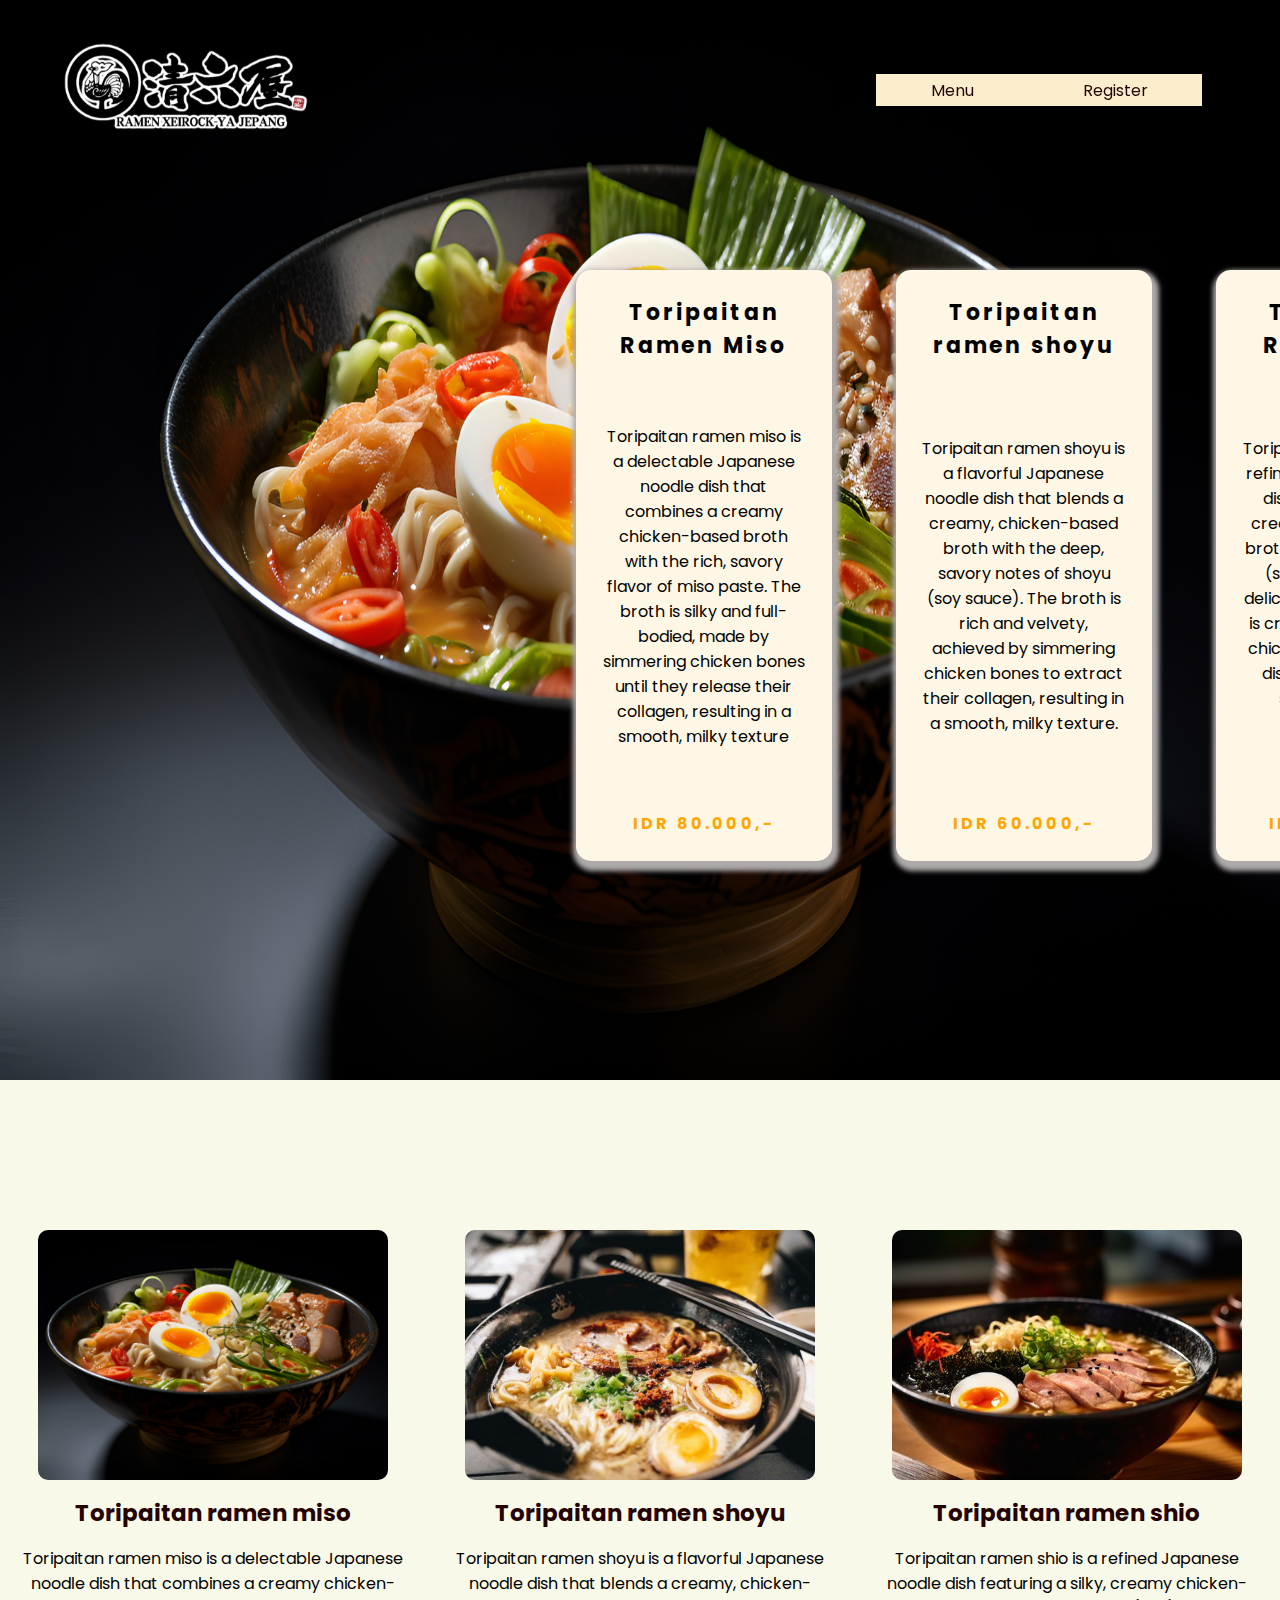
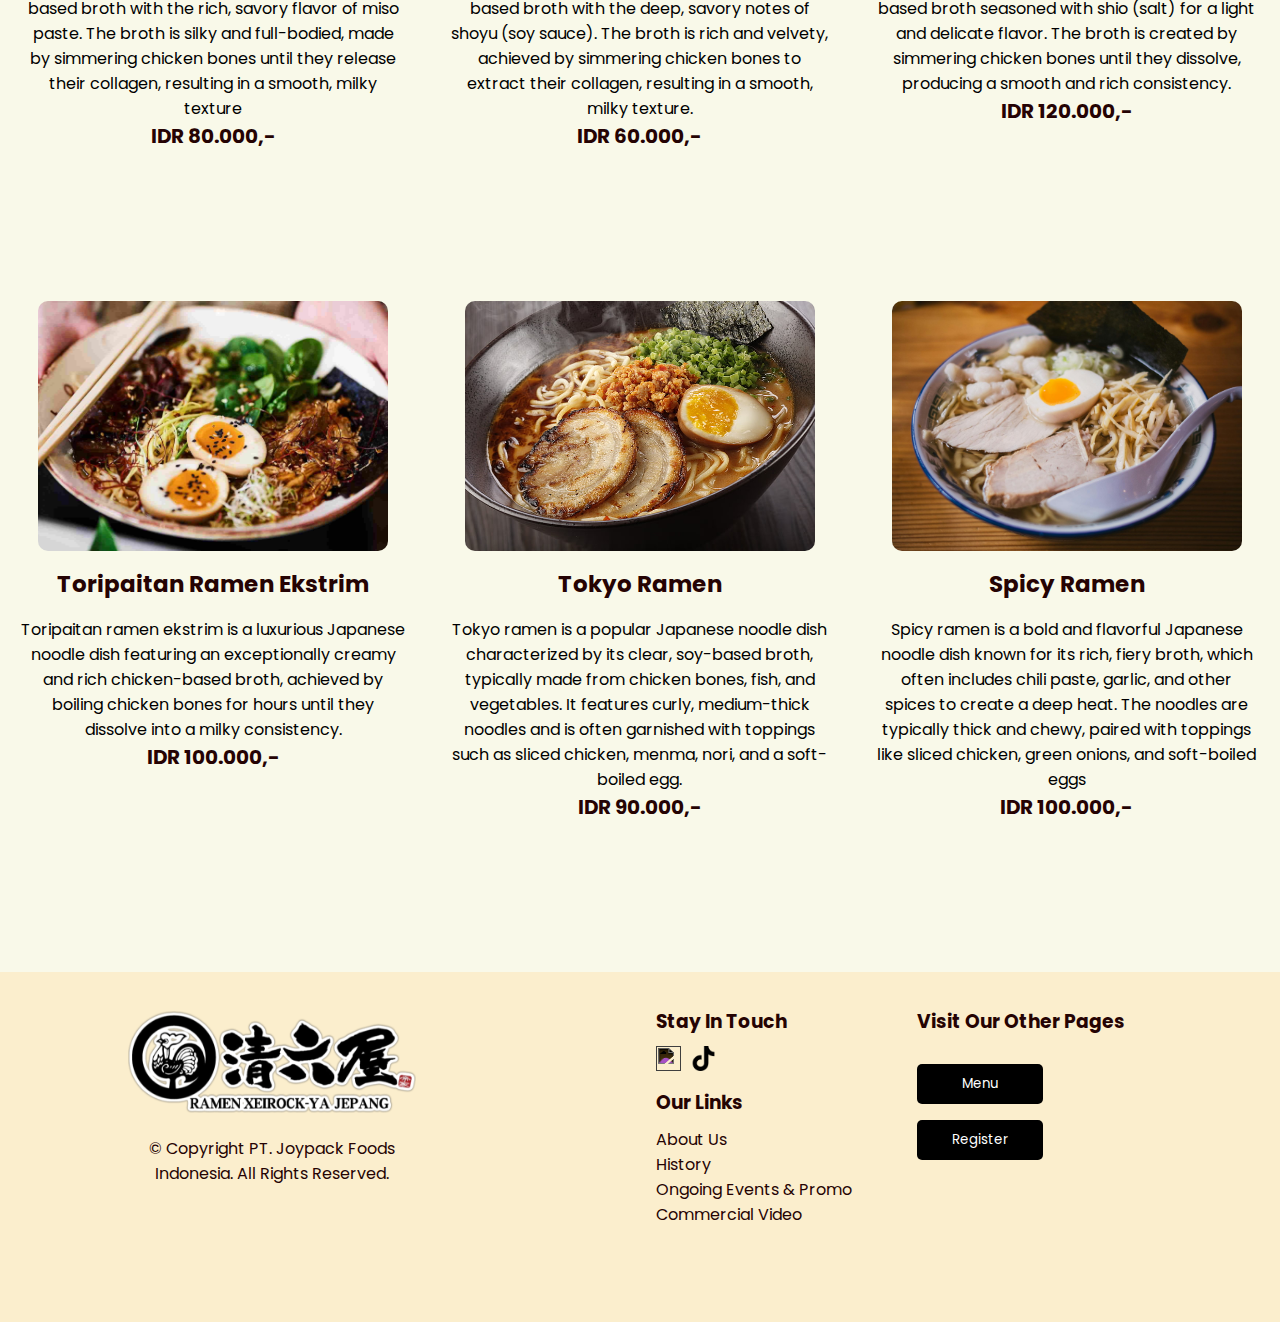
==== menu.html @ 64948e76 "revisi" ====
<!DOCTYPE html>
<html lang="en">
<head>
    <meta charset="UTF-8">
    <meta name="viewport" content="width=device-width, initial-scale=1.0">
    <title>XeirocK-ya Ramen</title>
    <link rel="shortcut icon" href="./asset/logo.jpeg" type="image/x-icon">
    <link rel="preconnect" href="https://fonts.googleapis.com">
    <link rel="preconnect" href="https://fonts.gstatic.com" crossorigin>
    <link href="https://fonts.googleapis.com/css2?family=Poppins:ital,wght@0,100;0,200;0,300;0,400;0,500;0,600;0,700;0,800;0,900;1,100;1,200;1,300;1,400;1,500;1,600;1,700;1,800;1,900&display=swap" rel="stylesheet">
    <script src="carousel.js" defer></script>
    <link rel="stylesheet" href="style.css">
    <link rel="stylesheet" href="footer.css">
</head>
<body style="margin: 0; padding: 0; font-family: 'Poppins'; overflow-x: hidden; background-color: rgb(249, 249, 233);">
   <!-- Header -->
   <div class = "header-nav">
       <header>
           <a href="./index.html">
               <img src="./asset/logo.png" alt="" style="width: 50%; height: auto;">
           </a>
       </header>
       <nav>
        <div class="nav-container">
            <ul style="display: flex; list-style-type: none;" class="red-color">
                <li>
                    <a href="./menu.html" style="color: #250303" class="nav">Menu</a>
                </li>
                <li>
                    <a href="./register.html" style="color: #250303" class="nav">Register</a>
                </li>
            </ul>
        </div>
       </nav>
   </div>

   <!-- Content -->

    <section style="display: flex; justify-content: space-around; width: 100%; height: 120vh;">
        <div style="position: relative; width: 100%; height: 100%;" id = "menu-container">
            <img id = "ramen" src="./asset/ramen_3.jpg" style="width:100%; height: 100%; position: absolute; z-index: 1; left: 0; top: 0; transition: all 0.5s ease;" alt="">
            <div id = "prev">
                <h4 id = "prev-header" class = "header">Toripaitan Ramen Miso</h4>
                <p id = "prev-desc" class = "desc">Toripaitan ramen miso is a delectable Japanese noodle dish that combines a creamy chicken-based broth with the rich, savory flavor of miso paste. The broth is silky and full-bodied, made by simmering chicken bones until they release their collagen, resulting in a smooth, milky texture</p>
                <h4 id = "prev-price" class = "price">IDR 80.000,-</h4>
            </div>
            <div id="curr">
                <h4 id = "curr-header" class = "header">Toripaitan ramen shoyu</h4>
                <p id = "curr-desc" class = "desc" >Toripaitan ramen shoyu is a flavorful Japanese noodle dish that blends a creamy, chicken-based broth with the deep, savory notes of shoyu (soy sauce). The broth is rich and velvety, achieved by simmering chicken bones to extract their collagen, resulting in a smooth, milky texture.</p>
                <h4 id = "curr-price" class = "price">IDR 60.000,-</h4>
            </div>
            <div id = 'next'>
                <h4 id = "next-header" class = "header">Toripaitan Ramen shio</h4>
                <p id = "next-desc" class = "desc" >Toripaitan ramen shio is a refined Japanese noodle dish featuring a silky, creamy chicken-based broth seasoned with shio (salt) for a light and delicate flavor. The broth is created by simmering chicken bones until they dissolve, producing a smooth and rich consistency.</p>
                <h4 id = "next-price" class = "price" >IDR 120.000,-</h4>
            </div>
        </div>
    </section>
    <section style="display: flex; justify-content: space-around; width: 100%; margin-top: 150px; margin-bottom: 150px;">
        <div  style="width: 30%; text-align: center; display: flex; flex-direction: column; align-items: center ;border-radius: 10px; overflow: hidden;">
            <div style="width: 350px; height: 250px; display: flex; justify-content: center; align-items: center; border-radius: 10px; overflow: hidden;">
                <img src="./asset/ramen_1.jpg" style="width: 100%; height: 100%; object-fit: cover;" alt="">
            </div>
            <h4 style="color: #250303; font-size: 23px;   text-align: center; margin: 1rem 0 1rem 0;">Toripaitan ramen miso</h4>
            <p style="margin: 0;">Toripaitan ramen miso is a delectable Japanese noodle dish that combines a creamy chicken-based broth with the rich, savory flavor of miso paste. The broth is silky and full-bodied, made by simmering chicken bones until they release their collagen, resulting in a smooth, milky texture</p>
            <h4 style="color:  #250303;font-size: 20px;   text-align: center;">IDR 80.000,-</h4>
        </div>
        <div  style="width: 30%; text-align: center; display: flex; flex-direction: column; align-items: center ;border-radius: 10px; overflow: hidden;">
            <div style="width: 350px; height: 250px; display: flex; justify-content: center; align-items: center; border-radius: 10px; overflow: hidden;">
                <img src="./asset/ramen_2.jpg" style="width: 100%; height: 100%; object-fit: cover;" alt="">
            </div>
            <h4 style="color: #250303; font-size: 23px;   text-align: center; margin: 1rem 0 1rem 0;">Toripaitan ramen shoyu</h4>
            <p style="margin: 0;">Toripaitan ramen shoyu is a flavorful Japanese noodle dish that blends a creamy, chicken-based broth with the deep, savory notes of shoyu (soy sauce). The broth is rich and velvety, achieved by simmering chicken bones to extract their collagen, resulting in a smooth, milky texture.</p>
            <h4 style="color:  #250303;font-size: 20px;   text-align: center;">IDR 60.000,-</h4>
        </div>
        <div  style="width: 30%; text-align: center; display: flex; flex-direction: column; align-items: center ;">
            <div style="width: 350px; height: 250px; display: flex; justify-content: center; align-items: center; border-radius: 10px; overflow: hidden;">
                <img src="./asset/ramen_3.jpg" style="width: 100%; height: 100%; object-fit: cover;" alt="">
            </div>
            <h4 style="color: #250303; font-size: 23px;   text-align: center; margin: 1rem 0 1rem 0;">Toripaitan ramen shio</h4>
            <p style="margin: 0;">Toripaitan ramen shio is a refined Japanese noodle dish featuring a silky, creamy chicken-based broth seasoned with shio (salt) for a light and delicate flavor. The broth is created by simmering chicken bones until they dissolve, producing a smooth and rich consistency.</p>
            <h4 style="color:  #250303;font-size: 20px;   text-align: center;">IDR 120.000,-</h4>
        </div>
    </section>
    <section style="display: flex; justify-content: space-around; width: 100%; margin-top: 30px; margin-bottom: 150px;">


        <div  style="width: 30%; text-align: center; display: flex; flex-direction: column; align-items: center ; ">
            <div style="width: 350px; height: 250px; display: flex; justify-content: center; align-items: center; border-radius: 10px; overflow: hidden;">
                <img src="./asset/ramen_4.jpg" style="width: 100%; height: 100%; object-fit: cover;" alt="">
            </div>
            <h4 style="color: #250303; font-size: 23px;   text-align: center; margin: 1rem 0 1rem 0;">Toripaitan Ramen Ekstrim</h4>
            <p style="margin: 0;">Toripaitan ramen ekstrim is a luxurious Japanese noodle dish featuring an exceptionally creamy and rich chicken-based broth, achieved by boiling chicken bones for hours until they dissolve into a milky consistency.</p>
            <h4 style="color:  #250303; font-size: 20px;   text-align: center;">IDR 100.000,-</h4>
        </div>
        <div  style="width: 30%; text-align: center; display: flex; flex-direction: column; align-items: center ;">
            <div style="width: 350px; height: 250px; display: flex; justify-content: center; align-items: center;border-radius: 10px; overflow: hidden;">
                <img src="./asset/ramen_5.jpg" style="width: 100%; height: 100%; object-fit: cover;" alt="">
            </div>
            <h4 style="color: #250303; font-size: 23px;   text-align: center; margin: 1rem 0 1rem 0;">Tokyo Ramen</h4>
            <p style="margin: 0;">Tokyo ramen is a popular Japanese noodle dish characterized by its clear, soy-based broth, typically made from chicken bones, fish, and vegetables. It features curly, medium-thick noodles and is often garnished with toppings such as sliced chicken, menma, nori, and a soft-boiled egg.</p>
            <h4 style="color:  #250303;font-size: 20px ;  text-align: center;">IDR 90.000,-</h4>
        </div>
        <div style="width: 30%; text-align: center; display: flex; flex-direction: column; align-items: center ;">
            <div style="width: 350px; height: 250px; display: flex; justify-content: center; align-items: center;border-radius: 10px; overflow: hidden;">
                <img src="./asset/ramen_6.jpg" style="width: 100%; height: 100%; object-fit: cover;" alt="">
            </div>
            <h4 style="color: #250303;font-size: 23px; text-align: center; margin: 1rem 0 1rem 0;">Spicy Ramen</h4>
            <p style="margin: 0;">Spicy ramen is a bold and flavorful Japanese noodle dish known for its rich, fiery broth, which often includes chili paste, garlic, and other spices to create a deep heat. The noodles are typically thick and chewy, paired with toppings like sliced chicken, green onions, and soft-boiled eggs</p>
            <h4 style="color:  #250303;font-size: 20px;   text-align: center;">IDR 100.000,-</h4>
        </div>
    </section>
    <!-- Footer -->

    <footer style="display: flex; align-items: center; justify-content: space-around; text-align: center; width: 100%; background-color: #fbeecd; color: #250303; height: 350px;">

        <div class = "footer-section img-footer">
            <div>
                <img src="asset/logo.png" alt = "logo">
            </div>
            <p>
                © Copyright PT. Joypack Foods Indonesia. All Rights Reserved.
            </p>
        </div>
        <div style="display: flex; justify-content: start; width: 40%; align-items: start; height: 80%">

            <div class = "footer-section links-footer">
                <div class = "social-footer">
                    <h3>Stay In Touch</h3>
                    <div class="social-media">
                        <a href="https://instagram.com">
                            <img src="./asset/Instagram.png" width="25px" height="25px" alt="" style="filter: invert(100%);">
                        </a>
                        <a href="https://tiktok.com">
                            <img src="./asset/tiktok.png" width="25px" height="25px" alt="" style="filter: invert(100%);">
                        </a>
                    </div>
                    <div class="nav-footer">
                        <h3>Our Links</h3>
                        <div class="links">
                            <ul style="list-style-type: none; gap: 5px" class="red-color">
                                <li>
                                    <a href="#about-us" style="color: #250303" class="nav">About Us</a>
                                </li>
                                <li>
                                    <a href="#history" style="color: #250303" class="nav">History</a>
                                </li>
                                <li>
                                    <a href="#event" style="color: #250303" class="nav">Ongoing Events & Promo</a>
                                </li>
                                <li>
                                    <a href="#commercial-text" style="color: #250303" class="nav">Commercial Video</a>
                                </li>
                            </ul>
                        </div>
                    </div>
                </div>
            </div>
            <div class="pages-footer">
                <h3 style="padding-left: 5px;">Visit Our Other Pages</h3>
                <div style="display: flex; flex-direction: column; justify-content: space-around; height: 50%; padding-left: 5px;">
                    <button class = "nav-button" style="margin: 0; border-radius: 5px" onclick="window.location.href = './menu.html'">Menu</button>
                    <button class = "nav-button" style="margin: 0; border-radius: 5px" onclick="window.location.href = './register.html'">Register</button>
                </div>
            </div>
        </div>
    </footer>
</body>
</html>
---- style.css ----
.header-nav{
    height: 20vh;
    width: 100vw;
    background: none;
    position: fixed;
    display: flex;
    align-items: center;
    box-sizing: border-box;
    justify-content: space-between;
    padding-left: 5%;
    padding-right: 5%;
    z-index: 99;
}
nav{
    width: 80%;
    height: 100%;
    padding-right: 1%;
    align-items: center;
    display: flex;
    justify-content: end;
}

.nav-container{ 
    width: 50%;
    background-color: #fbeecd;
    border: 2px solid black;
    box-shadow: black 7px 7px;
}


nav ul{ 
    display: flex;
    box-sizing: border-box;
    justify-content: space-around;
    padding: 1% 0 1% 0;
}

#prev{
    width: 16%; height: 50%; text-align: center; background-color: #fef7e6; box-shadow: 2px 5px 5px 5px rgb(175, 170, 170); border-radius: 15px; z-index: 10; position: absolute;left: 45%; top: 25%; padding: 2%; transition: all 0.5s ease;
    display: flex;
    flex-direction: column;
    justify-content: space-between;
}

#curr{
    width: 16%; height: 50%; text-align: center; background-color: #fef7e6; box-shadow: 2px 5px 5px 5px rgb(175, 170, 170); border-radius: 15px; z-index: 10; position: absolute;left: 70%; top: 25%; padding: 2%; transition: all 0.5s ease;
    display: flex;
    flex-direction: column;
    justify-content: space-between;
}

#next{
    width: 16%; height: 50%; text-align: center; background-color: #fef7e6; box-shadow: 2px 5px 5px 5px rgb(175, 170, 170); border-radius: 15px; z-index: 10; position: absolute;left: 95%; top: 25%; padding: 2%; transition: all 0.5s ease;
    display: flex;
    flex-direction: column;
    justify-content: space-between;
}

#newCard{
    width: 16%; height: 50%; text-align: center; background-color: #fef7e6; box-shadow: 2px 5px 5px 5px rgb(175, 170, 170); border-radius: 15px; z-index: 10; position: absolute;left: 120%; top: 25%; padding: 2%; transition: all 0.5s ease;
    display: flex;
    flex-direction: column;
    justify-content: space-between;
}

.header{
    color: black; font-size: 22px; letter-spacing: .2rem;  text-align: center;
}
.desc{
    font-size: 16px;
}
.price{
    color:  rgb(255, 166, 0); font-size: 16px; letter-spacing: .2rem;  text-align: center;
}


.nav {
    text-decoration: none;
}

.nav:hover {
    text-decoration: underline;
}
---- footer.css ----
*{
    margin: 0;
    padding: 0;
    font-family: 'Poppins';
    text-decoration: none;
    overflow-x: hidden;
    scroll-behavior: smooth;
}

.img-footer{
    align-items: start;
    width: 25%;
    height: 80%;
    box-sizing: border-box;
}

.social-footer{
    display: flex;
    flex-direction: column;
    text-align: start;
}

.links-footer{
    flex-direction: column;
    justify-content: space-between;
    display: flex;
    width: 50%;
    height: 80%;
}

.nav-footer{
    display: flex;
    flex-direction: column;
}

.links-footer div{
    row-gap: 10px;
}

.img-footer{
    display: flex;
    justify-content: start;
    flex-direction: column;
    row-gap: 20px;
    align-items: center;
}

.img-footer div img{
    width: 100%;
    height: 100%;
    object-fit: contain;
}

.img-footer div{
    width: 90%;
    overflow: hidden;
}

.social-media{
    display: flex;
    justify-content: start;
    column-gap: 10px;
    align-items: center;
}

.pages-footer{
    /*border: 1px solid red;*/
    row-gap: 20px;
    flex-direction: column;
    display: flex;
    text-align: start;
    width: 50%;
    height: 80%;
}


#learn-more-button, .nav-button{
    width: 50%;
    border: none;
    background-color: black;
    color: white;
    padding: 10px;
    margin-bottom: 50px;
    transition: all 0.5s ease;
    box-sizing: border-box;
}

button:hover{
    box-shadow: 0px 0px 7px black;
    background-color: white;
    color: black;
}

#learn-more-button:hover{
    box-shadow: 0px 0px 7px black;
    background-color: white;
    color: black;
}
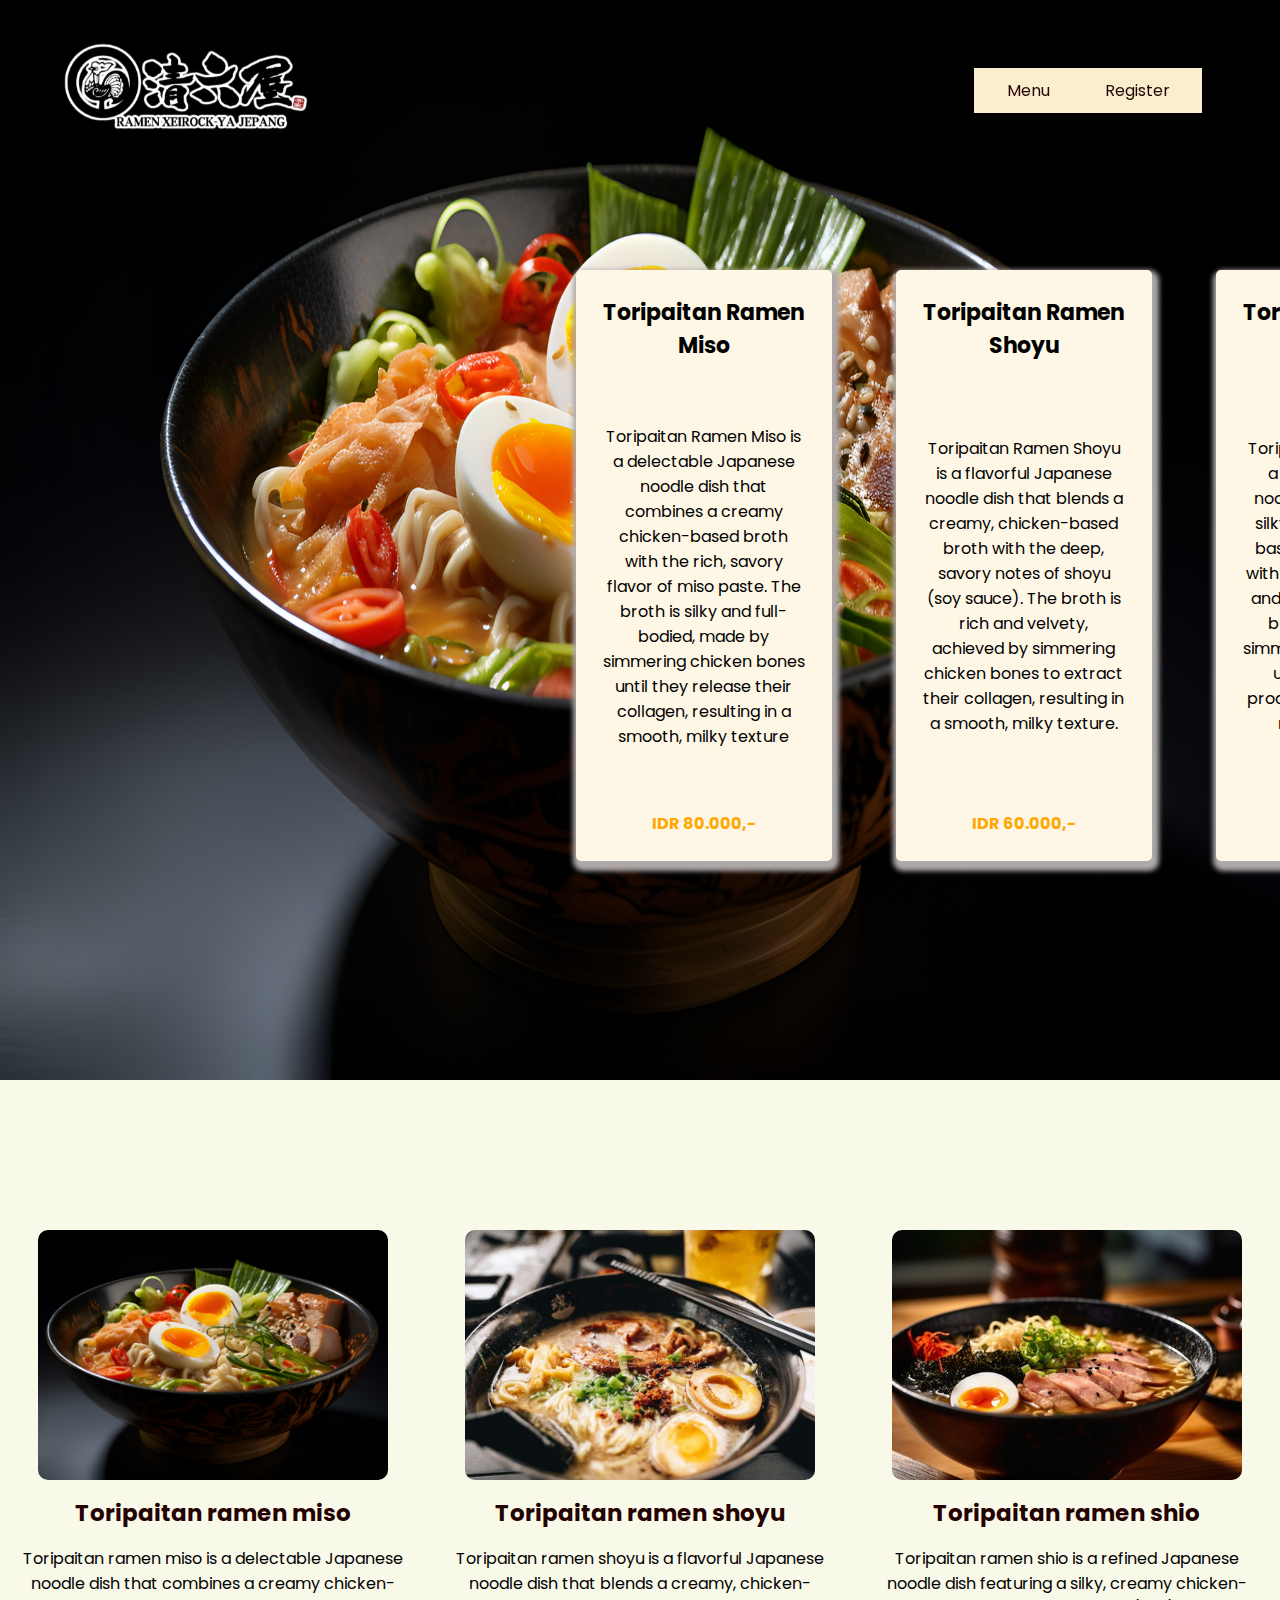
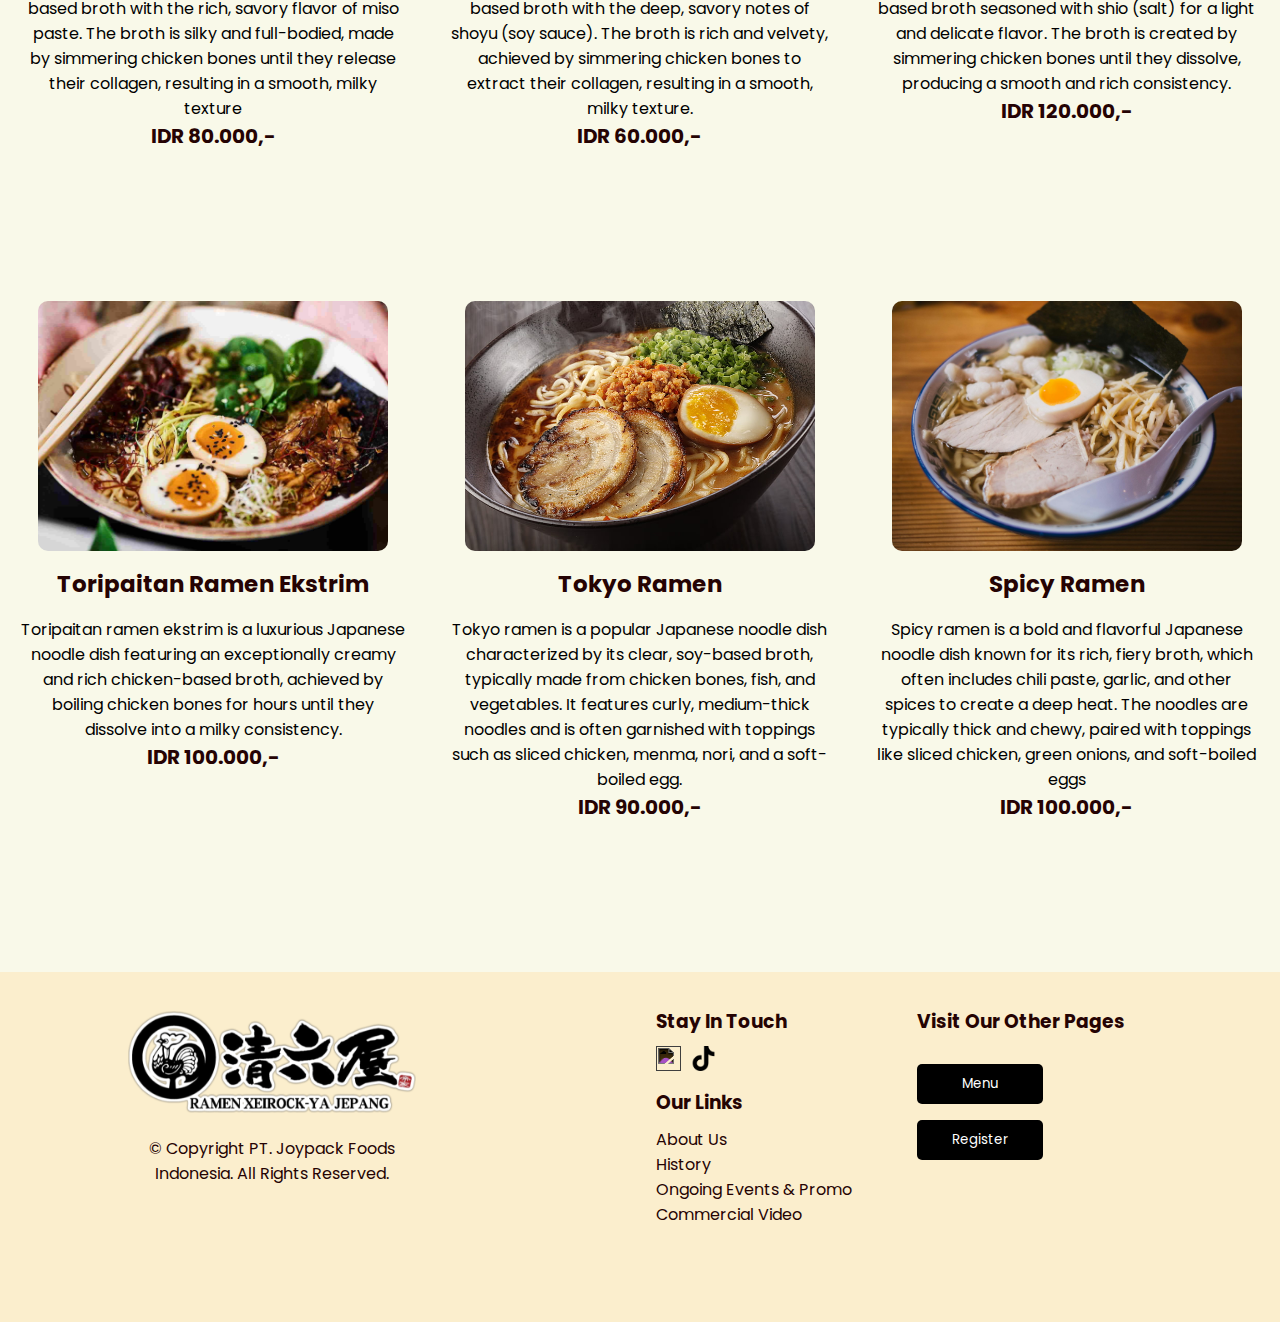
==== commit b541ed8e: "revisi menu" ====
--- a/menu.html
+++ b/menu.html
@@ -41,17 +41,17 @@
             <img id = "ramen" src="./asset/ramen_3.jpg" style="width:100%; height: 100%; position: absolute; z-index: 1; left: 0; top: 0; transition: all 0.5s ease;" alt="">
             <div id = "prev">
                 <h4 id = "prev-header" class = "header">Toripaitan Ramen Miso</h4>
-                <p id = "prev-desc" class = "desc">Toripaitan ramen miso is a delectable Japanese noodle dish that combines a creamy chicken-based broth with the rich, savory flavor of miso paste. The broth is silky and full-bodied, made by simmering chicken bones until they release their collagen, resulting in a smooth, milky texture</p>
+                <p id = "prev-desc" class = "desc">Toripaitan Ramen Miso is a delectable Japanese noodle dish that combines a creamy chicken-based broth with the rich, savory flavor of miso paste. The broth is silky and full-bodied, made by simmering chicken bones until they release their collagen, resulting in a smooth, milky texture</p>
                 <h4 id = "prev-price" class = "price">IDR 80.000,-</h4>
             </div>
             <div id="curr">
-                <h4 id = "curr-header" class = "header">Toripaitan ramen shoyu</h4>
-                <p id = "curr-desc" class = "desc" >Toripaitan ramen shoyu is a flavorful Japanese noodle dish that blends a creamy, chicken-based broth with the deep, savory notes of shoyu (soy sauce). The broth is rich and velvety, achieved by simmering chicken bones to extract their collagen, resulting in a smooth, milky texture.</p>
+                <h4 id = "curr-header" class = "header">Toripaitan Ramen Shoyu</h4>
+                <p id = "curr-desc" class = "desc" >Toripaitan Ramen Shoyu is a flavorful Japanese noodle dish that blends a creamy, chicken-based broth with the deep, savory notes of shoyu (soy sauce). The broth is rich and velvety, achieved by simmering chicken bones to extract their collagen, resulting in a smooth, milky texture.</p>
                 <h4 id = "curr-price" class = "price">IDR 60.000,-</h4>
             </div>
             <div id = 'next'>
-                <h4 id = "next-header" class = "header">Toripaitan Ramen shio</h4>
-                <p id = "next-desc" class = "desc" >Toripaitan ramen shio is a refined Japanese noodle dish featuring a silky, creamy chicken-based broth seasoned with shio (salt) for a light and delicate flavor. The broth is created by simmering chicken bones until they dissolve, producing a smooth and rich consistency.</p>
+                <h4 id = "next-header" class = "header">Toripaitan Ramen Shio</h4>
+                <p id = "next-desc" class = "desc" >Toripaitan Ramen Shio is a refined Japanese noodle dish featuring a silky, creamy chicken-based broth seasoned with shio (salt) for a light and delicate flavor. The broth is created by simmering chicken bones until they dissolve, producing a smooth and rich consistency.</p>
                 <h4 id = "next-price" class = "price" >IDR 120.000,-</h4>
             </div>
         </div>
--- a/style.css
+++ b/style.css
@@ -23,36 +23,40 @@
 }
 
 .nav-container{ 
-    width: 50%;
+    width: 35%;
+    height: 25%;
     background-color: #fbeecd;
     border: 2px solid black;
     box-shadow: black 7px 7px;
 }
 
 
-nav ul{ 
+nav ul{
+    box-sizing: border-box;
     display: flex;
-    box-sizing: border-box;
+    height: 100%;
+    align-items: center;
     justify-content: space-around;
-    padding: 1% 0 1% 0;
+    padding: 0 2% 0 2%;
+    /* align-items: center; */
 }
 
 #prev{
-    width: 16%; height: 50%; text-align: center; background-color: #fef7e6; box-shadow: 2px 5px 5px 5px rgb(175, 170, 170); border-radius: 15px; z-index: 10; position: absolute;left: 45%; top: 25%; padding: 2%; transition: all 0.5s ease;
+    width: 16%; height: 50%; text-align: center; background-color: #fef7e6; box-shadow: 2px 5px 5px 5px rgb(175, 170, 170); border-radius: 5px; z-index: 10; position: absolute;left: 45%; top: 25%; padding: 2%; transition: all 0.5s ease;
     display: flex;
     flex-direction: column;
     justify-content: space-between;
 }
 
 #curr{
-    width: 16%; height: 50%; text-align: center; background-color: #fef7e6; box-shadow: 2px 5px 5px 5px rgb(175, 170, 170); border-radius: 15px; z-index: 10; position: absolute;left: 70%; top: 25%; padding: 2%; transition: all 0.5s ease;
+    width: 16%; height: 50%; text-align: center; background-color: #fef7e6; box-shadow: 2px 5px 5px 5px rgb(175, 170, 170); border-radius: 5px; z-index: 10; position: absolute;left: 70%; top: 25%; padding: 2%; transition: all 0.5s ease;
     display: flex;
     flex-direction: column;
     justify-content: space-between;
 }
 
 #next{
-    width: 16%; height: 50%; text-align: center; background-color: #fef7e6; box-shadow: 2px 5px 5px 5px rgb(175, 170, 170); border-radius: 15px; z-index: 10; position: absolute;left: 95%; top: 25%; padding: 2%; transition: all 0.5s ease;
+    width: 16%; height: 50%; text-align: center; background-color: #fef7e6; box-shadow: 2px 5px 5px 5px rgb(175, 170, 170); border-radius: 5px; z-index: 10; position: absolute;left: 95%; top: 25%; padding: 2%; transition: all 0.5s ease;
     display: flex;
     flex-direction: column;
     justify-content: space-between;
@@ -66,20 +70,12 @@
 }
 
 .header{
-    color: black; font-size: 22px; letter-spacing: .2rem;  text-align: center;
+    color: black; font-size: 22px; text-align: center;
 }
 .desc{
     font-size: 16px;
 }
 .price{
-    color:  rgb(255, 166, 0); font-size: 16px; letter-spacing: .2rem;  text-align: center;
+    color:  rgb(255, 166, 0); font-size: 16px; text-align: center;
 }
 
-
-.nav {
-    text-decoration: none;
-}
-
-.nav:hover {
-    text-decoration: underline;
-}--- a/footer.css
+++ b/footer.css
@@ -5,6 +5,10 @@
     text-decoration: none;
     overflow-x: hidden;
     scroll-behavior: smooth;
+}
+
+li:hover{
+    text-decoration: underline;
 }
 
 .img-footer{
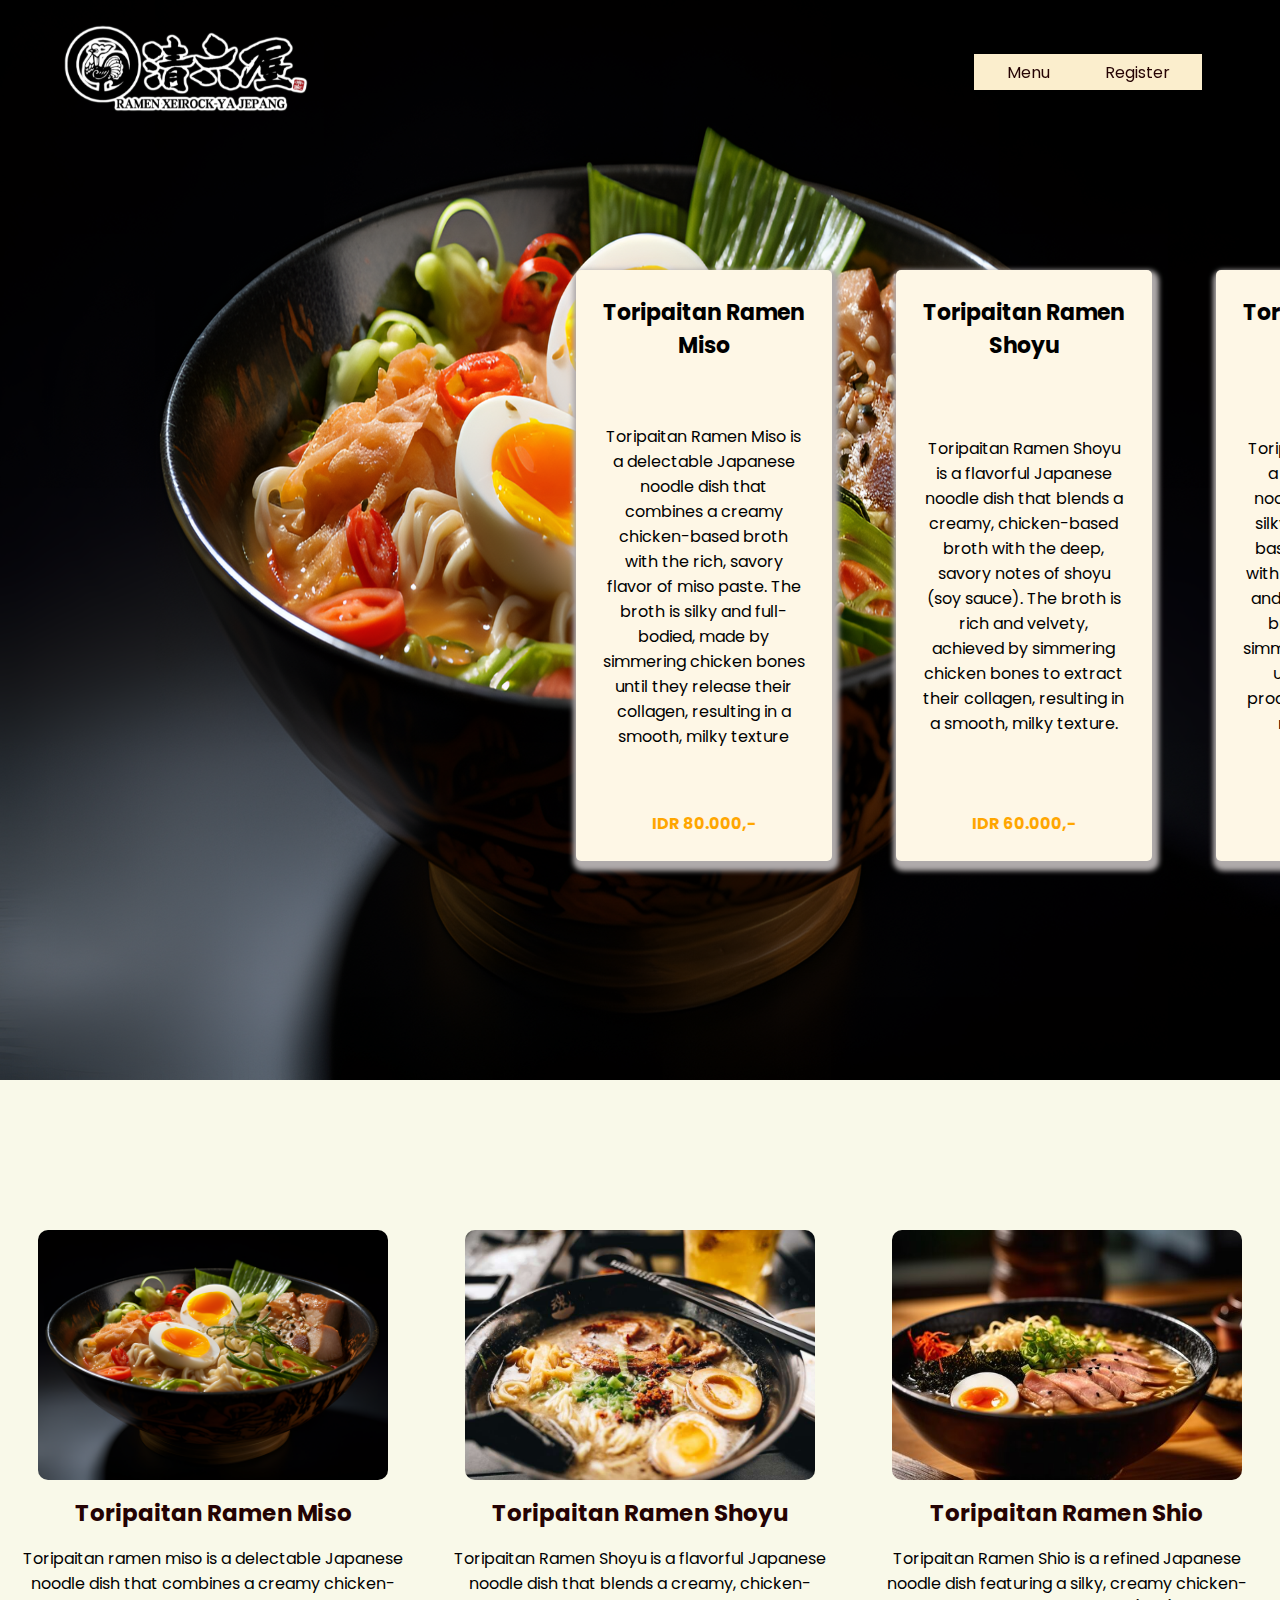
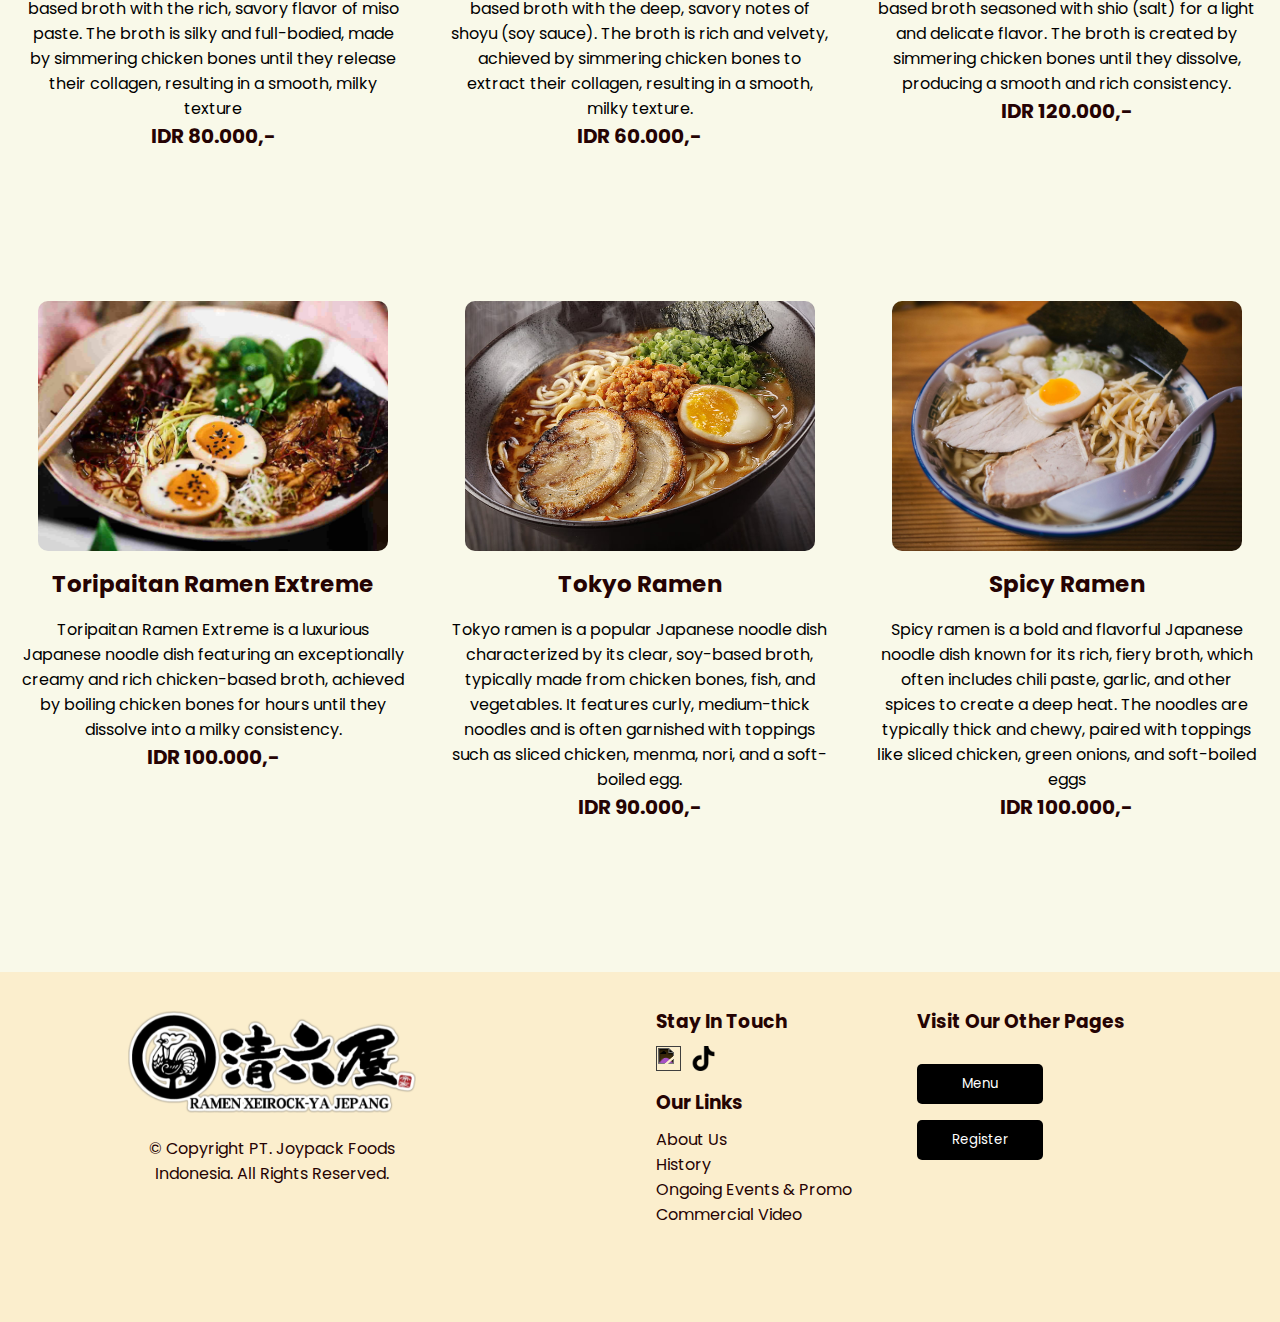
==== commit 044e0b78: "revisi home page + navbar" ====
--- a/menu.html
+++ b/menu.html
@@ -14,7 +14,7 @@
 </head>
 <body style="margin: 0; padding: 0; font-family: 'Poppins'; overflow-x: hidden; background-color: rgb(249, 249, 233);">
    <!-- Header -->
-   <div class = "header-nav">
+   <div class = "header-nav" id = "navbar">
        <header>
            <a href="./index.html">
                <img src="./asset/logo.png" alt="" style="width: 50%; height: auto;">
@@ -61,7 +61,7 @@
             <div style="width: 350px; height: 250px; display: flex; justify-content: center; align-items: center; border-radius: 10px; overflow: hidden;">
                 <img src="./asset/ramen_1.jpg" style="width: 100%; height: 100%; object-fit: cover;" alt="">
             </div>
-            <h4 style="color: #250303; font-size: 23px;   text-align: center; margin: 1rem 0 1rem 0;">Toripaitan ramen miso</h4>
+            <h4 style="color: #250303; font-size: 23px;   text-align: center; margin: 1rem 0 1rem 0;">Toripaitan Ramen Miso</h4>
             <p style="margin: 0;">Toripaitan ramen miso is a delectable Japanese noodle dish that combines a creamy chicken-based broth with the rich, savory flavor of miso paste. The broth is silky and full-bodied, made by simmering chicken bones until they release their collagen, resulting in a smooth, milky texture</p>
             <h4 style="color:  #250303;font-size: 20px;   text-align: center;">IDR 80.000,-</h4>
         </div>
@@ -69,16 +69,16 @@
             <div style="width: 350px; height: 250px; display: flex; justify-content: center; align-items: center; border-radius: 10px; overflow: hidden;">
                 <img src="./asset/ramen_2.jpg" style="width: 100%; height: 100%; object-fit: cover;" alt="">
             </div>
-            <h4 style="color: #250303; font-size: 23px;   text-align: center; margin: 1rem 0 1rem 0;">Toripaitan ramen shoyu</h4>
-            <p style="margin: 0;">Toripaitan ramen shoyu is a flavorful Japanese noodle dish that blends a creamy, chicken-based broth with the deep, savory notes of shoyu (soy sauce). The broth is rich and velvety, achieved by simmering chicken bones to extract their collagen, resulting in a smooth, milky texture.</p>
+            <h4 style="color: #250303; font-size: 23px;   text-align: center; margin: 1rem 0 1rem 0;">Toripaitan Ramen Shoyu</h4>
+            <p style="margin: 0;">Toripaitan Ramen Shoyu is a flavorful Japanese noodle dish that blends a creamy, chicken-based broth with the deep, savory notes of shoyu (soy sauce). The broth is rich and velvety, achieved by simmering chicken bones to extract their collagen, resulting in a smooth, milky texture.</p>
             <h4 style="color:  #250303;font-size: 20px;   text-align: center;">IDR 60.000,-</h4>
         </div>
         <div  style="width: 30%; text-align: center; display: flex; flex-direction: column; align-items: center ;">
             <div style="width: 350px; height: 250px; display: flex; justify-content: center; align-items: center; border-radius: 10px; overflow: hidden;">
                 <img src="./asset/ramen_3.jpg" style="width: 100%; height: 100%; object-fit: cover;" alt="">
             </div>
-            <h4 style="color: #250303; font-size: 23px;   text-align: center; margin: 1rem 0 1rem 0;">Toripaitan ramen shio</h4>
-            <p style="margin: 0;">Toripaitan ramen shio is a refined Japanese noodle dish featuring a silky, creamy chicken-based broth seasoned with shio (salt) for a light and delicate flavor. The broth is created by simmering chicken bones until they dissolve, producing a smooth and rich consistency.</p>
+            <h4 style="color: #250303; font-size: 23px;   text-align: center; margin: 1rem 0 1rem 0;">Toripaitan Ramen Shio</h4>
+            <p style="margin: 0;">Toripaitan Ramen Shio is a refined Japanese noodle dish featuring a silky, creamy chicken-based broth seasoned with shio (salt) for a light and delicate flavor. The broth is created by simmering chicken bones until they dissolve, producing a smooth and rich consistency.</p>
             <h4 style="color:  #250303;font-size: 20px;   text-align: center;">IDR 120.000,-</h4>
         </div>
     </section>
@@ -89,8 +89,8 @@
             <div style="width: 350px; height: 250px; display: flex; justify-content: center; align-items: center; border-radius: 10px; overflow: hidden;">
                 <img src="./asset/ramen_4.jpg" style="width: 100%; height: 100%; object-fit: cover;" alt="">
             </div>
-            <h4 style="color: #250303; font-size: 23px;   text-align: center; margin: 1rem 0 1rem 0;">Toripaitan Ramen Ekstrim</h4>
-            <p style="margin: 0;">Toripaitan ramen ekstrim is a luxurious Japanese noodle dish featuring an exceptionally creamy and rich chicken-based broth, achieved by boiling chicken bones for hours until they dissolve into a milky consistency.</p>
+            <h4 style="color: #250303; font-size: 23px;   text-align: center; margin: 1rem 0 1rem 0;">Toripaitan Ramen Extreme</h4>
+            <p style="margin: 0;">Toripaitan Ramen Extreme is a luxurious Japanese noodle dish featuring an exceptionally creamy and rich chicken-based broth, achieved by boiling chicken bones for hours until they dissolve into a milky consistency.</p>
             <h4 style="color:  #250303; font-size: 20px;   text-align: center;">IDR 100.000,-</h4>
         </div>
         <div  style="width: 30%; text-align: center; display: flex; flex-direction: column; align-items: center ;">
@@ -165,5 +165,6 @@
             </div>
         </div>
     </footer>
+    <script src="navbar.js" defer></script>
 </body>
 </html>
--- a/style.css
+++ b/style.css
@@ -1,7 +1,7 @@
 
 
 .header-nav{
-    height: 20vh;
+    height: 16vh;
     width: 100vw;
     background: none;
     position: fixed;
@@ -27,7 +27,7 @@
     height: 25%;
     background-color: #fbeecd;
     border: 2px solid black;
-    box-shadow: black 7px 7px;
+    box-shadow: black 3px 3px;
 }
 
 
@@ -46,6 +46,7 @@
     display: flex;
     flex-direction: column;
     justify-content: space-between;
+    cursor: pointer;
 }
 
 #curr{
@@ -53,6 +54,7 @@
     display: flex;
     flex-direction: column;
     justify-content: space-between;
+    cursor: pointer;
 }
 
 #next{
--- a/footer.css
+++ b/footer.css
@@ -5,6 +5,10 @@
     text-decoration: none;
     overflow-x: hidden;
     scroll-behavior: smooth;
+}
+
+#navbar{
+    transition: 0.8s all ease;
 }
 
 li:hover{
@@ -93,6 +97,7 @@
     box-shadow: 0px 0px 7px black;
     background-color: white;
     color: black;
+    cursor: pointer;
 }
 
 #learn-more-button:hover{
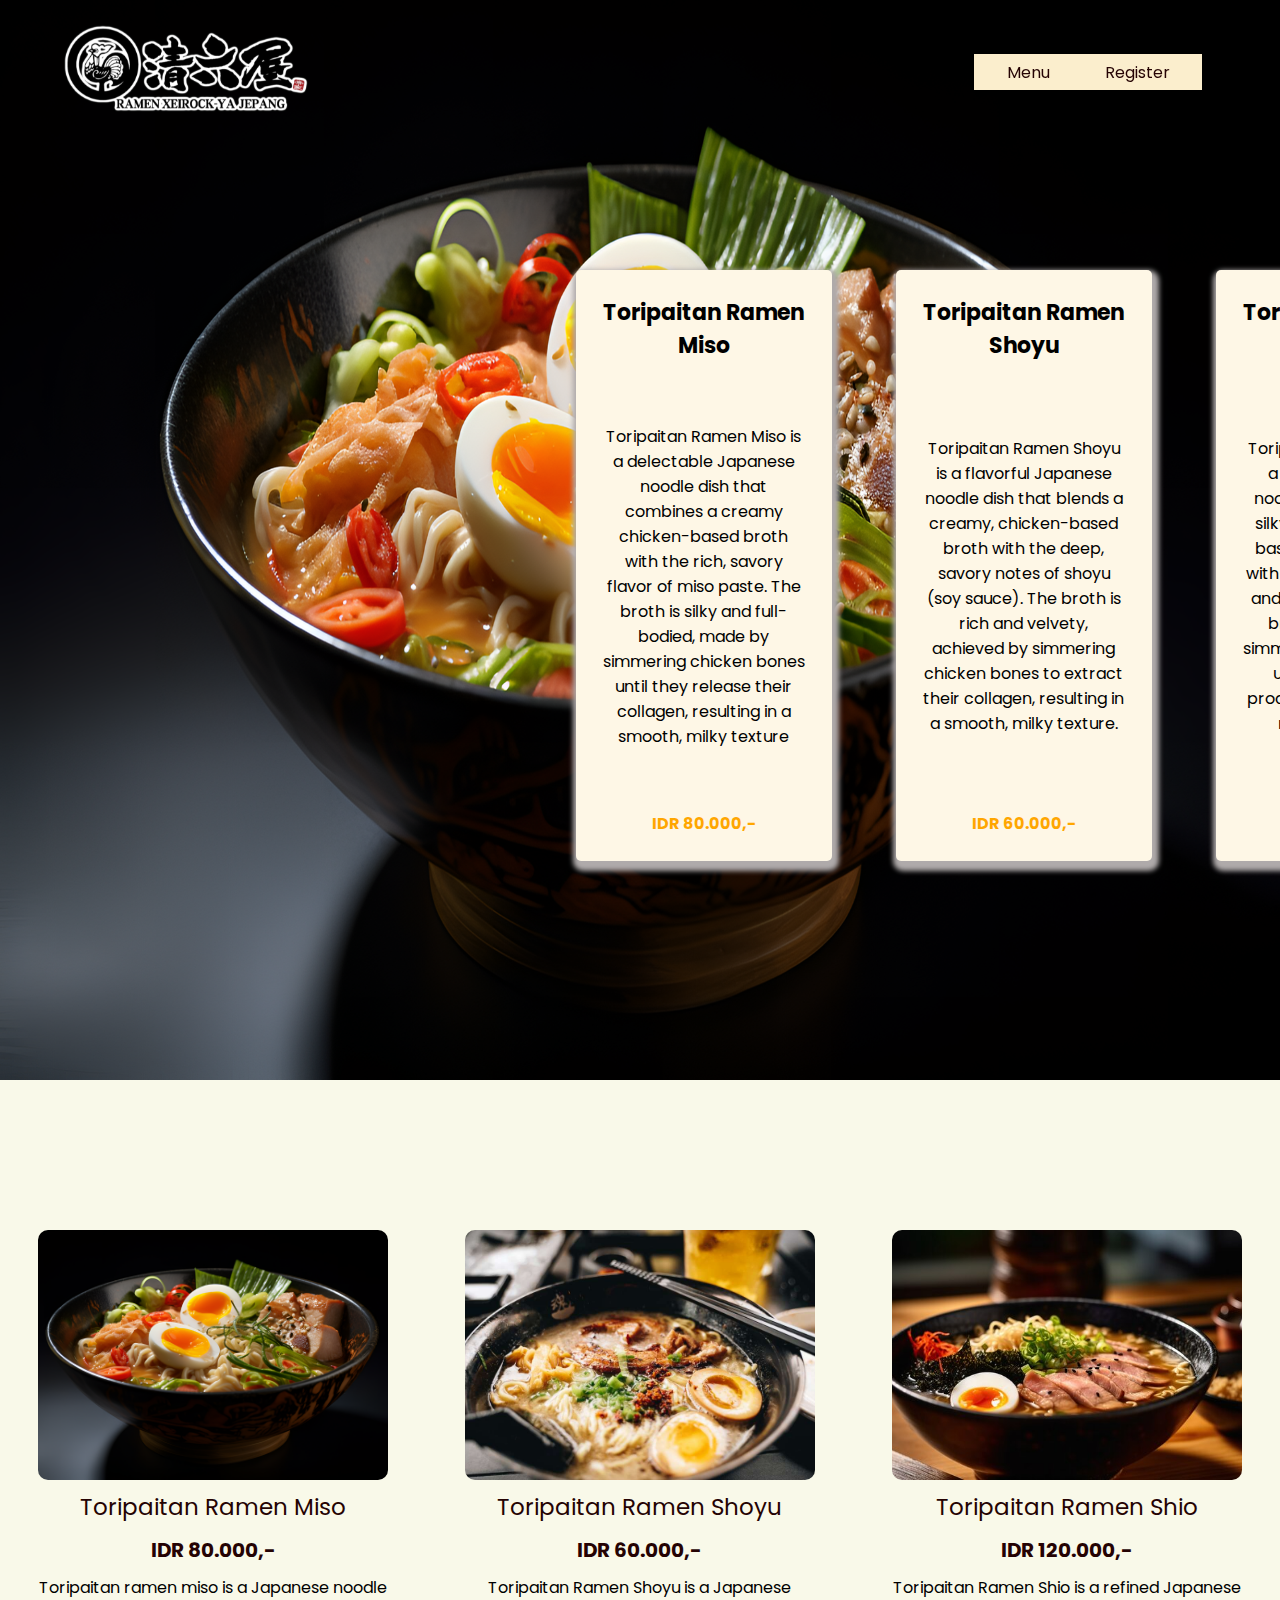
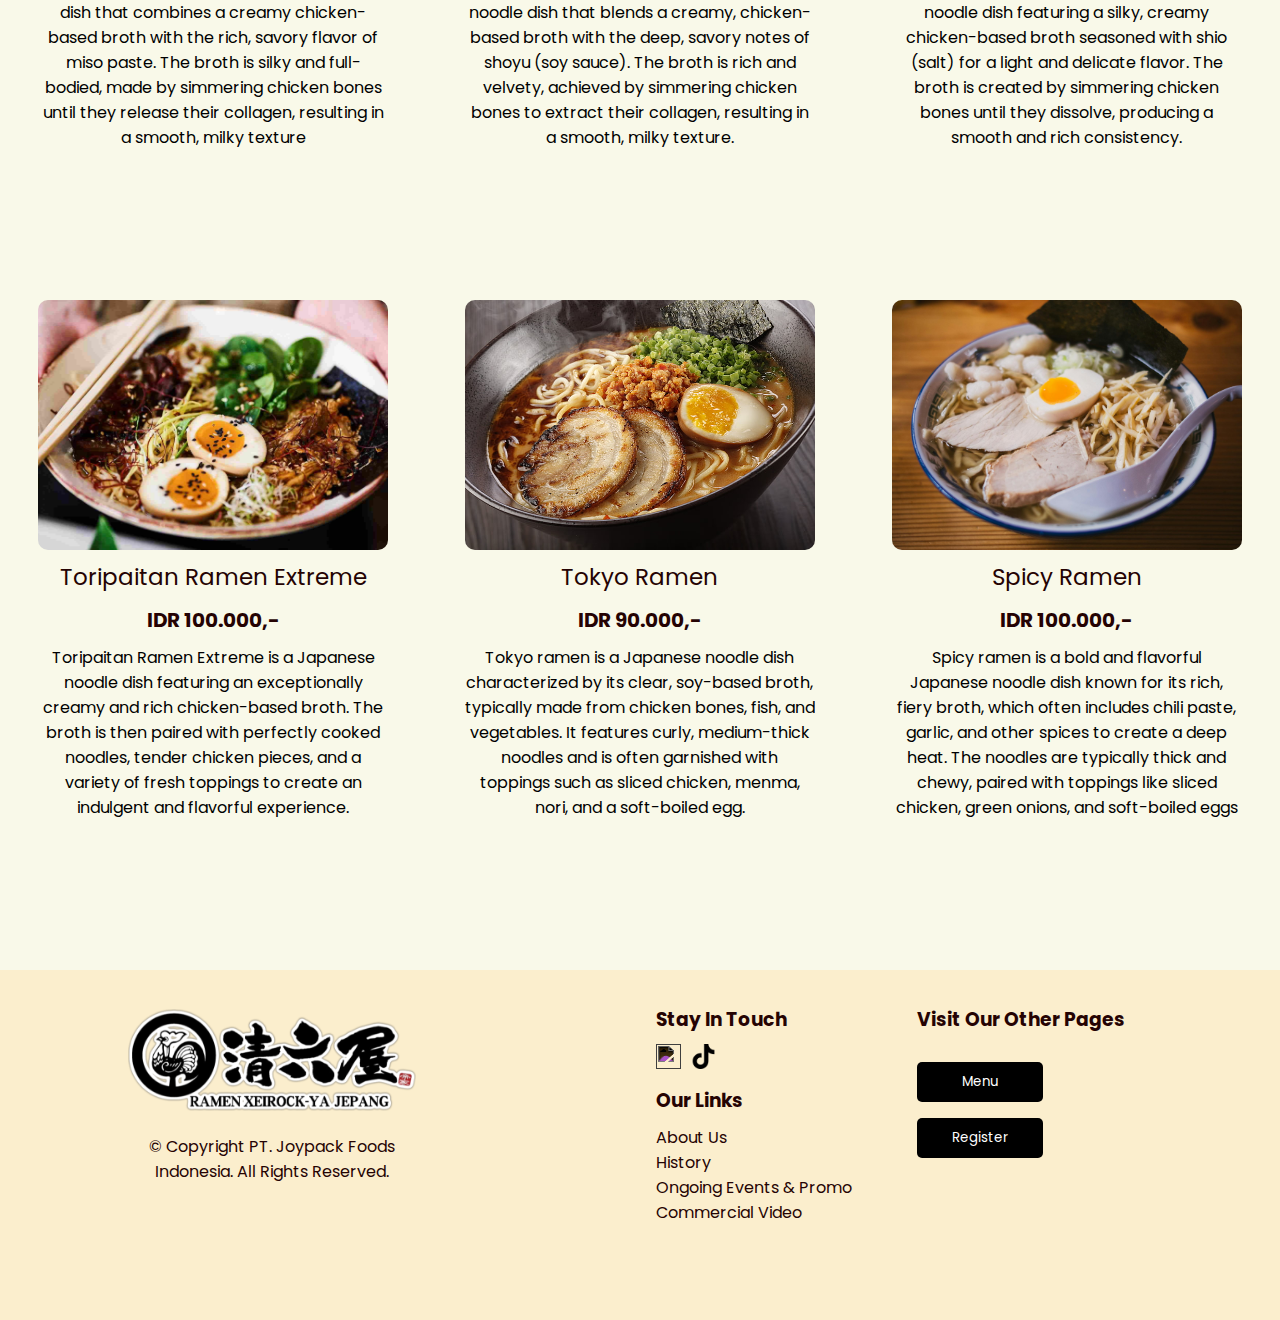
==== commit ad2a6c0c: "revisi menu page" ====
--- a/menu.html
+++ b/menu.html
@@ -57,57 +57,57 @@
         </div>
     </section>
     <section style="display: flex; justify-content: space-around; width: 100%; margin-top: 150px; margin-bottom: 150px;">
-        <div  style="width: 30%; text-align: center; display: flex; flex-direction: column; align-items: center ;border-radius: 10px; overflow: hidden;">
+        <div  style="width: 30%; text-align: center; display: flex; flex-direction: column; align-items: center ;border-radius: 10px; overflow: hidden; justify-content: space-between; height: 520px;">
             <div style="width: 350px; height: 250px; display: flex; justify-content: center; align-items: center; border-radius: 10px; overflow: hidden;">
                 <img src="./asset/ramen_1.jpg" style="width: 100%; height: 100%; object-fit: cover;" alt="">
             </div>
-            <h4 style="color: #250303; font-size: 23px;   text-align: center; margin: 1rem 0 1rem 0;">Toripaitan Ramen Miso</h4>
-            <p style="margin: 0;">Toripaitan ramen miso is a delectable Japanese noodle dish that combines a creamy chicken-based broth with the rich, savory flavor of miso paste. The broth is silky and full-bodied, made by simmering chicken bones until they release their collagen, resulting in a smooth, milky texture</p>
+            <h4 style="color: #250303; font-size: 23px;   text-align: center; font-weight : 400; padding: 0; margin: 0;">Toripaitan Ramen Miso</h4>
             <h4 style="color:  #250303;font-size: 20px;   text-align: center;">IDR 80.000,-</h4>
+            <p style="margin: 0; width: 350px;">Toripaitan ramen miso is a Japanese noodle dish that combines a creamy chicken-based broth with the rich, savory flavor of miso paste. The broth is silky and full-bodied, made by simmering chicken bones until they release their collagen, resulting in a smooth, milky texture</p>
         </div>
-        <div  style="width: 30%; text-align: center; display: flex; flex-direction: column; align-items: center ;border-radius: 10px; overflow: hidden;">
+        <div  style="width: 30%; text-align: center; display: flex; flex-direction: column; align-items: center ;border-radius: 10px; overflow: hidden; justify-content: space-between; height: 520px;">
             <div style="width: 350px; height: 250px; display: flex; justify-content: center; align-items: center; border-radius: 10px; overflow: hidden;">
                 <img src="./asset/ramen_2.jpg" style="width: 100%; height: 100%; object-fit: cover;" alt="">
             </div>
-            <h4 style="color: #250303; font-size: 23px;   text-align: center; margin: 1rem 0 1rem 0;">Toripaitan Ramen Shoyu</h4>
-            <p style="margin: 0;">Toripaitan Ramen Shoyu is a flavorful Japanese noodle dish that blends a creamy, chicken-based broth with the deep, savory notes of shoyu (soy sauce). The broth is rich and velvety, achieved by simmering chicken bones to extract their collagen, resulting in a smooth, milky texture.</p>
+            <h4 style="color: #250303; font-size: 23px;   text-align: center; font-weight : 400;  padding: 0; margin: 0;">Toripaitan Ramen Shoyu</h4>
             <h4 style="color:  #250303;font-size: 20px;   text-align: center;">IDR 60.000,-</h4>
+            <p style="margin: 0; width: 350px;">Toripaitan Ramen Shoyu is a Japanese noodle dish that blends a creamy, chicken-based broth with the deep, savory notes of shoyu (soy sauce). The broth is rich and velvety, achieved by simmering chicken bones to extract their collagen, resulting in a smooth, milky texture.</p>
         </div>
-        <div  style="width: 30%; text-align: center; display: flex; flex-direction: column; align-items: center ;">
+        <div  style="width: 30%; text-align: center; display: flex; flex-direction: column; align-items: center ; justify-content: space-between; height: 520px;">
             <div style="width: 350px; height: 250px; display: flex; justify-content: center; align-items: center; border-radius: 10px; overflow: hidden;">
                 <img src="./asset/ramen_3.jpg" style="width: 100%; height: 100%; object-fit: cover;" alt="">
             </div>
-            <h4 style="color: #250303; font-size: 23px;   text-align: center; margin: 1rem 0 1rem 0;">Toripaitan Ramen Shio</h4>
-            <p style="margin: 0;">Toripaitan Ramen Shio is a refined Japanese noodle dish featuring a silky, creamy chicken-based broth seasoned with shio (salt) for a light and delicate flavor. The broth is created by simmering chicken bones until they dissolve, producing a smooth and rich consistency.</p>
+            <h4 style="color: #250303; font-size: 23px;   text-align: center; font-weight : 400; padding: 0; margin: 0;">Toripaitan Ramen Shio</h4>
             <h4 style="color:  #250303;font-size: 20px;   text-align: center;">IDR 120.000,-</h4>
+            <p style="margin: 0; width: 350px;">Toripaitan Ramen Shio is a refined Japanese noodle dish featuring a silky, creamy chicken-based broth seasoned with shio (salt) for a light and delicate flavor. The broth is created by simmering chicken bones until they dissolve, producing a smooth and rich consistency.</p>
         </div>
     </section>
     <section style="display: flex; justify-content: space-around; width: 100%; margin-top: 30px; margin-bottom: 150px;">
 
 
-        <div  style="width: 30%; text-align: center; display: flex; flex-direction: column; align-items: center ; ">
+        <div  style="width: 30%; text-align: center; display: flex; flex-direction: column; align-items: center ;  justify-content: space-between; height: 520px;">
             <div style="width: 350px; height: 250px; display: flex; justify-content: center; align-items: center; border-radius: 10px; overflow: hidden;">
                 <img src="./asset/ramen_4.jpg" style="width: 100%; height: 100%; object-fit: cover;" alt="">
             </div>
-            <h4 style="color: #250303; font-size: 23px;   text-align: center; margin: 1rem 0 1rem 0;">Toripaitan Ramen Extreme</h4>
-            <p style="margin: 0;">Toripaitan Ramen Extreme is a luxurious Japanese noodle dish featuring an exceptionally creamy and rich chicken-based broth, achieved by boiling chicken bones for hours until they dissolve into a milky consistency.</p>
-            <h4 style="color:  #250303; font-size: 20px;   text-align: center;">IDR 100.000,-</h4>
+            <h4 style="color: #250303; font-size: 23px;   text-align: center; font-weight : 400; padding: 0; margin: 0;">Toripaitan Ramen Extreme</h4>
+            <h4 style="color:  #250303;font-size: 20px;  text-align: center;">IDR 100.000,-</h4>
+            <p style="margin: 0; width: 350px;">Toripaitan Ramen Extreme is a Japanese noodle dish featuring an exceptionally creamy and rich chicken-based broth. The broth is then paired with perfectly cooked noodles, tender chicken pieces, and a variety of fresh toppings to create an indulgent and flavorful experience.</p>
         </div>
-        <div  style="width: 30%; text-align: center; display: flex; flex-direction: column; align-items: center ;">
+        <div  style="width: 30%; text-align: center; display: flex; flex-direction: column; align-items: center ; justify-content: space-between; height: 520px;">
             <div style="width: 350px; height: 250px; display: flex; justify-content: center; align-items: center;border-radius: 10px; overflow: hidden;">
                 <img src="./asset/ramen_5.jpg" style="width: 100%; height: 100%; object-fit: cover;" alt="">
             </div>
-            <h4 style="color: #250303; font-size: 23px;   text-align: center; margin: 1rem 0 1rem 0;">Tokyo Ramen</h4>
-            <p style="margin: 0;">Tokyo ramen is a popular Japanese noodle dish characterized by its clear, soy-based broth, typically made from chicken bones, fish, and vegetables. It features curly, medium-thick noodles and is often garnished with toppings such as sliced chicken, menma, nori, and a soft-boiled egg.</p>
+            <h4 style="color: #250303; font-size: 23px;   text-align: center; font-weight : 400;  padding: 0; margin: 0;">Tokyo Ramen</h4>
             <h4 style="color:  #250303;font-size: 20px ;  text-align: center;">IDR 90.000,-</h4>
+            <p style="margin: 0; width: 350px;">Tokyo ramen is a Japanese noodle dish characterized by its clear, soy-based broth, typically made from chicken bones, fish, and vegetables. It features curly, medium-thick noodles and is often garnished with toppings such as sliced chicken, menma, nori, and a soft-boiled egg.</p>
         </div>
-        <div style="width: 30%; text-align: center; display: flex; flex-direction: column; align-items: center ;">
+        <div style="width: 30%; text-align: center; display: flex; flex-direction: column; align-items: center ; justify-content: space-between; height: 520px;">
             <div style="width: 350px; height: 250px; display: flex; justify-content: center; align-items: center;border-radius: 10px; overflow: hidden;">
                 <img src="./asset/ramen_6.jpg" style="width: 100%; height: 100%; object-fit: cover;" alt="">
             </div>
-            <h4 style="color: #250303;font-size: 23px; text-align: center; margin: 1rem 0 1rem 0;">Spicy Ramen</h4>
-            <p style="margin: 0;">Spicy ramen is a bold and flavorful Japanese noodle dish known for its rich, fiery broth, which often includes chili paste, garlic, and other spices to create a deep heat. The noodles are typically thick and chewy, paired with toppings like sliced chicken, green onions, and soft-boiled eggs</p>
+            <h4 style="width: 350px; color: #250303;font-size: 23px; text-align: center; font-weight : 400; padding: 0; margin: 0;">Spicy Ramen</h4>
             <h4 style="color:  #250303;font-size: 20px;   text-align: center;">IDR 100.000,-</h4>
+            <p style="margin: 0; width: 350px;">Spicy ramen is a bold and flavorful Japanese noodle dish known for its rich, fiery broth, which often includes chili paste, garlic, and other spices to create a deep heat. The noodles are typically thick and chewy, paired with toppings like sliced chicken, green onions, and soft-boiled eggs</p>
         </div>
     </section>
     <!-- Footer -->
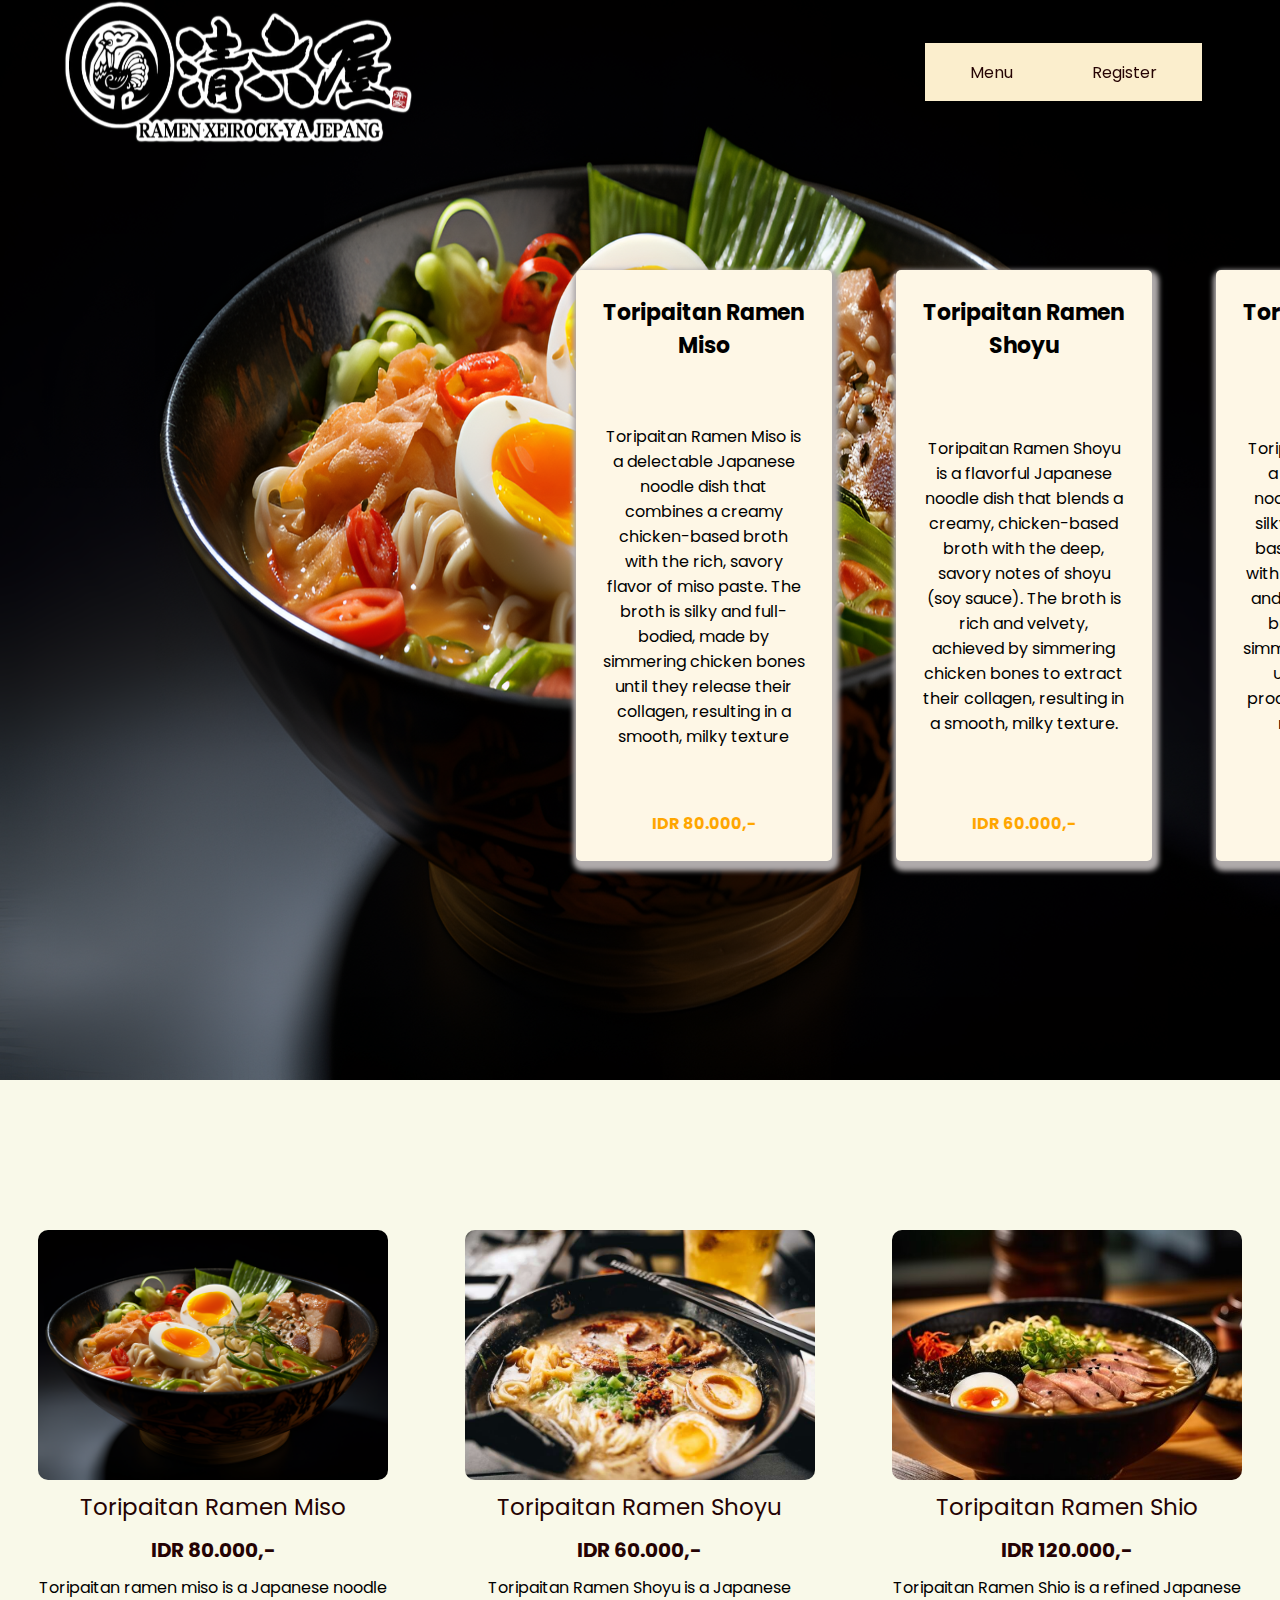
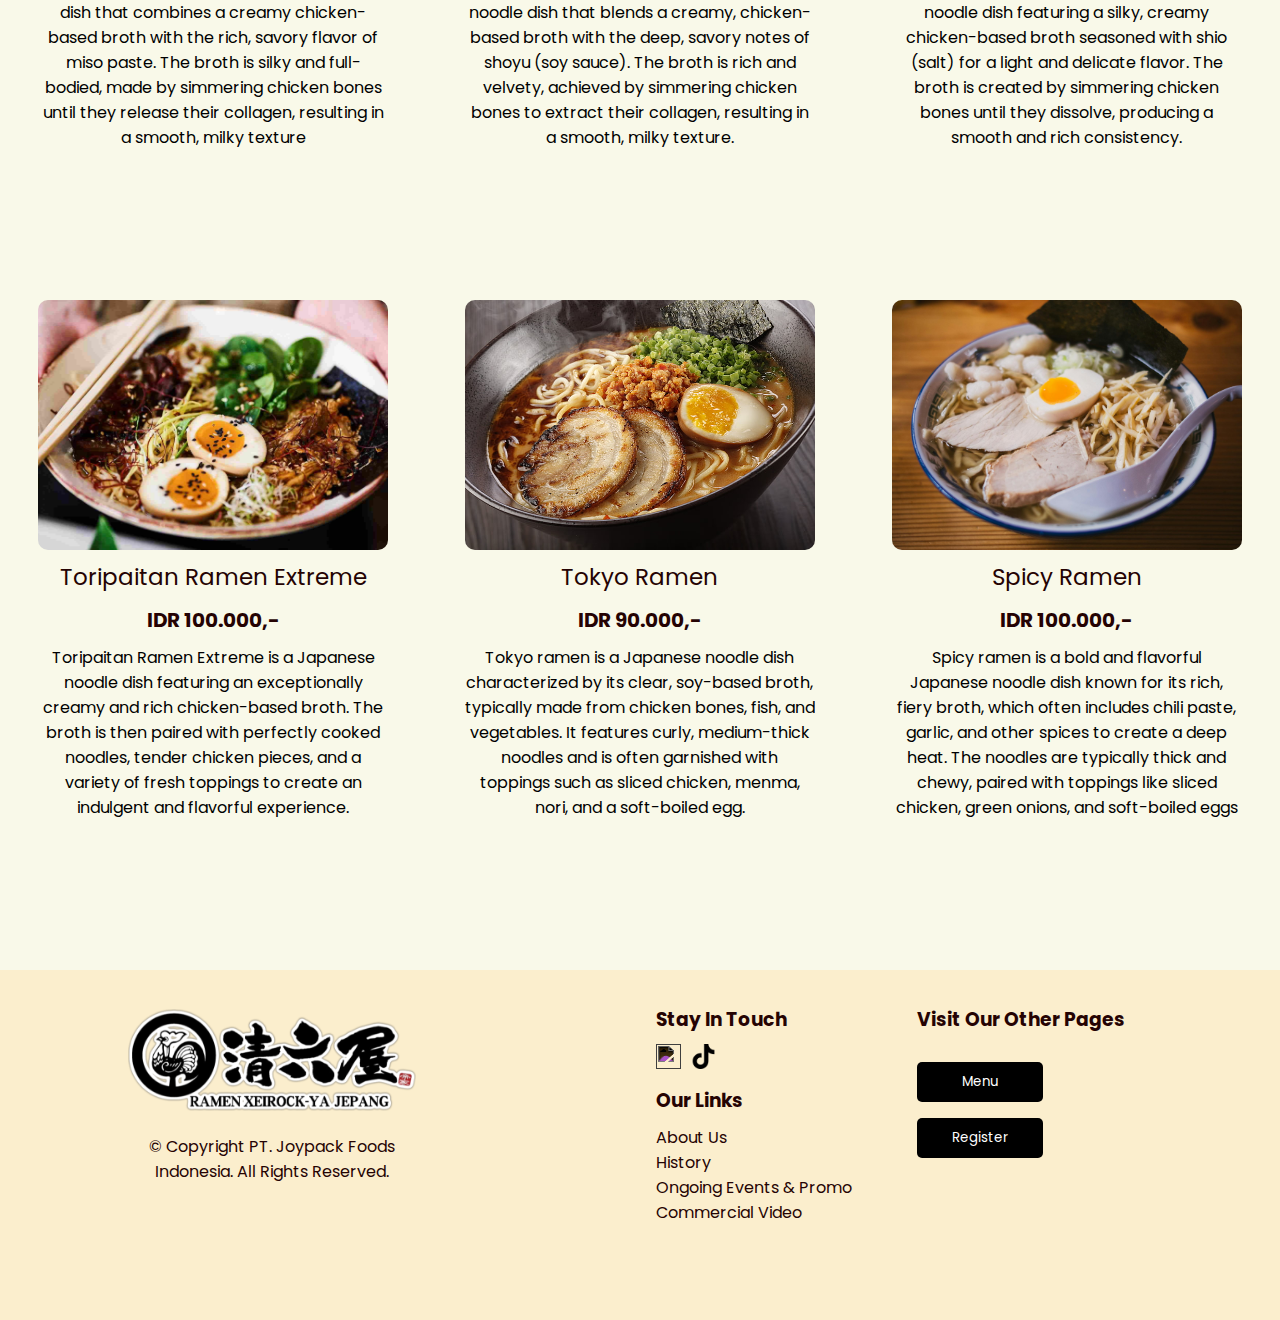
==== commit de6fa7c5: "revisi navbar" ====
--- a/menu.html
+++ b/menu.html
@@ -15,9 +15,9 @@
 <body style="margin: 0; padding: 0; font-family: 'Poppins'; overflow-x: hidden; background-color: rgb(249, 249, 233);">
    <!-- Header -->
    <div class = "header-nav" id = "navbar">
-       <header>
-           <a href="./index.html">
-               <img src="./asset/logo.png" alt="" style="width: 50%; height: auto;">
+       <header style="height: 100%;margin: 0; padding: 0;overflow: hidden;">
+           <a href="./index.html" style="height: 100%;">
+               <img src="./asset/logo.png" alt="" style="width: 100%; height: 100%;">
            </a>
        </header>
        <nav>
--- a/style.css
+++ b/style.css
@@ -24,7 +24,8 @@
 
 .nav-container{ 
     width: 35%;
-    height: 25%;
+    height: 40%;
+    transition: 0.8s all ease;
     background-color: #fbeecd;
     border: 2px solid black;
     box-shadow: black 3px 3px;
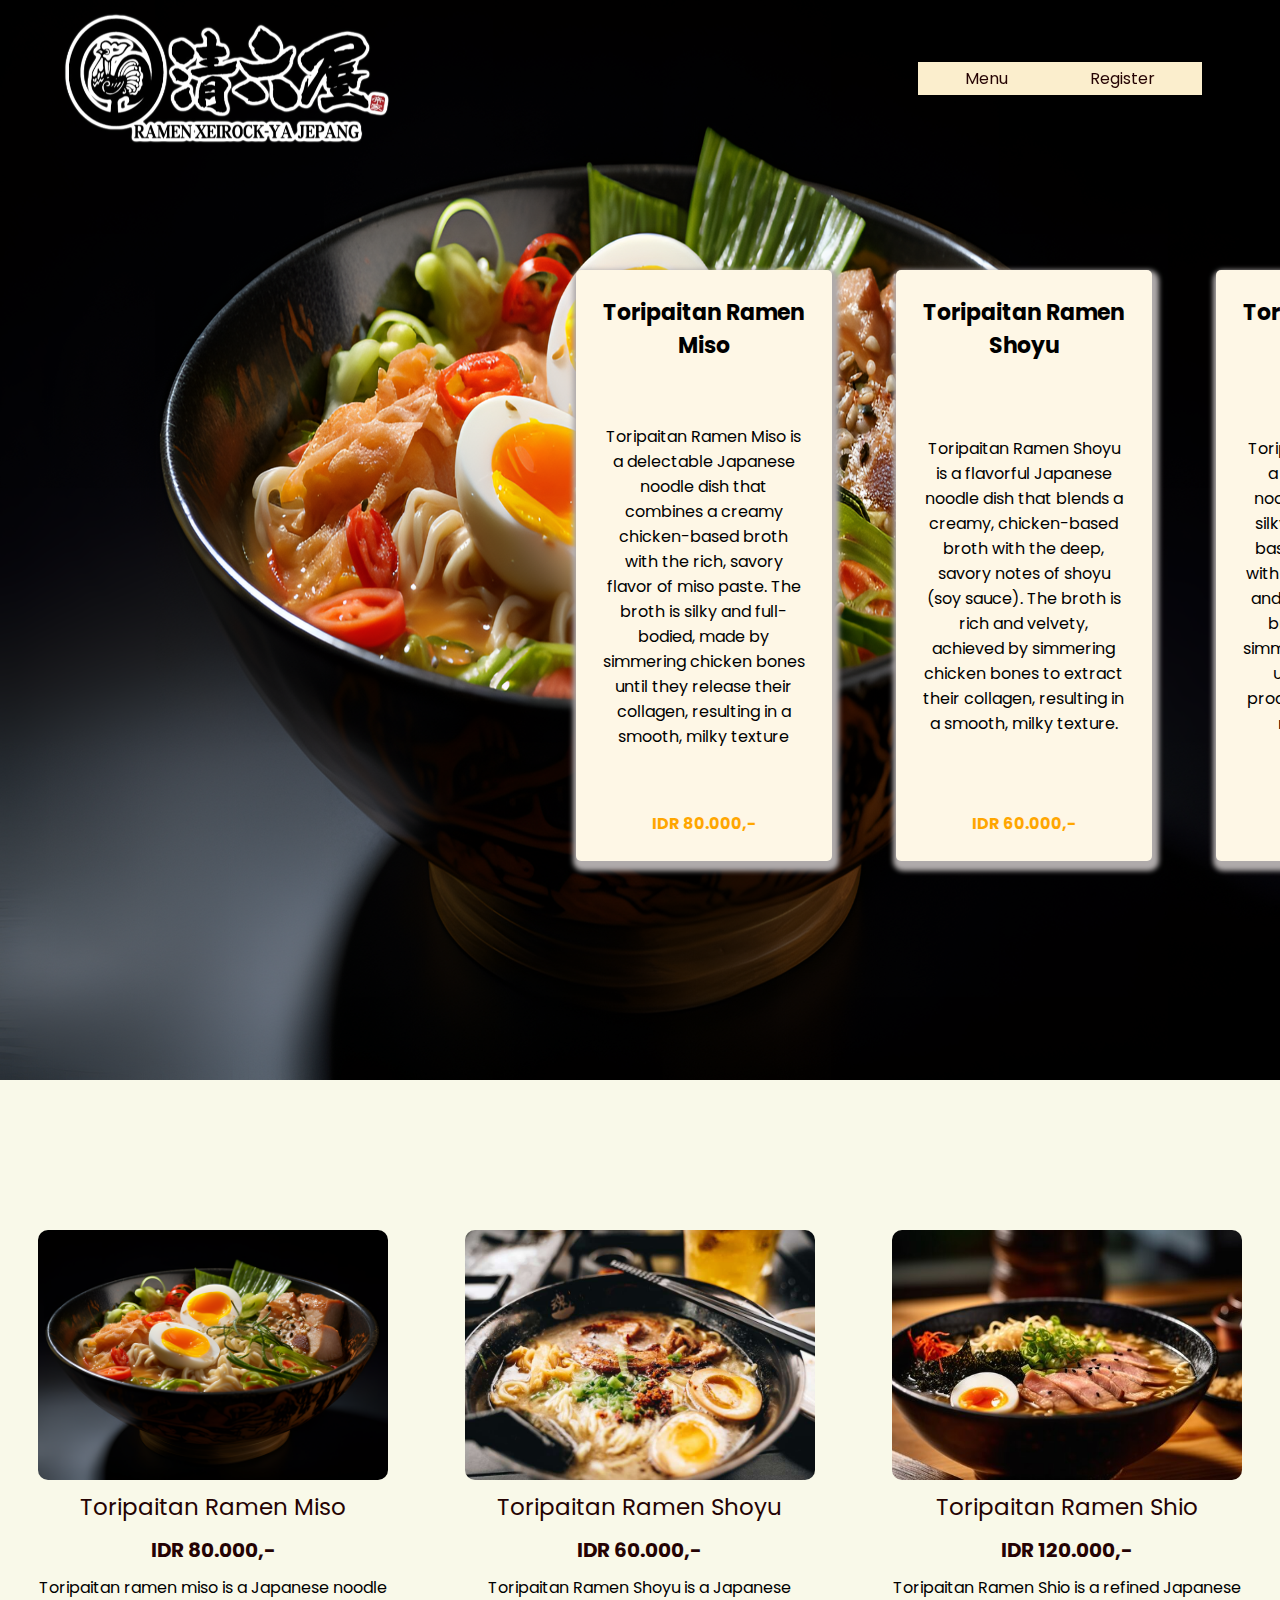
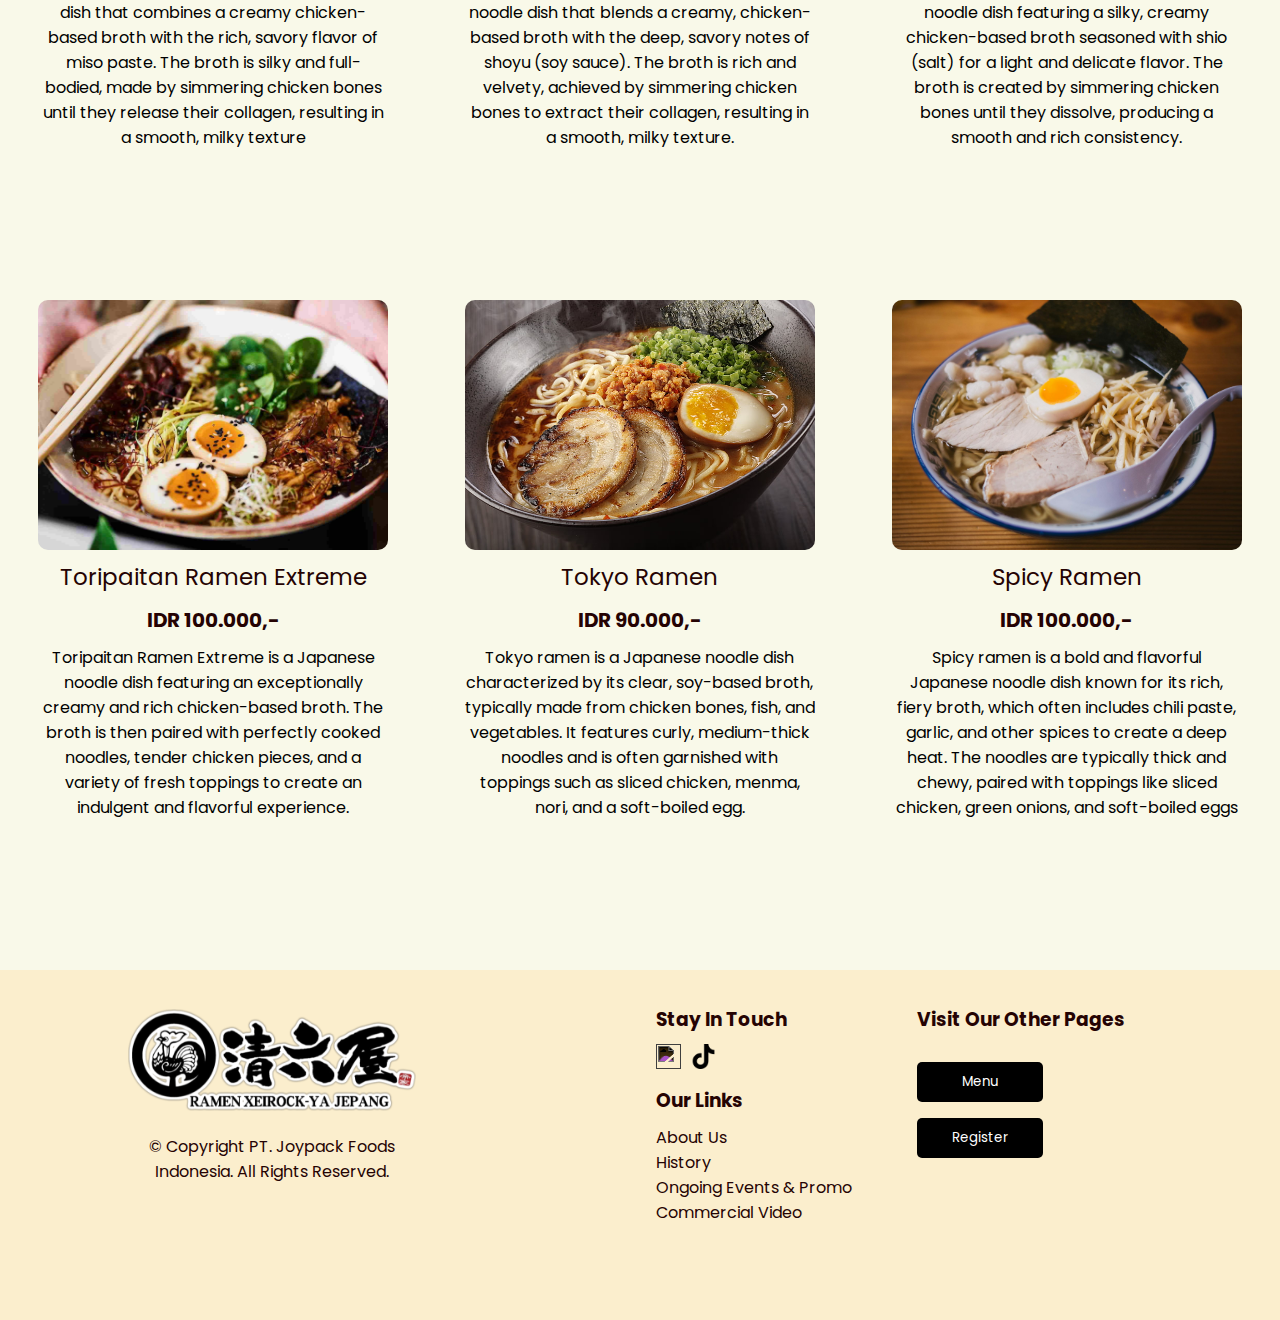
==== commit 507db4c1: "hai sayang" ====
--- a/menu.html
+++ b/menu.html
@@ -15,7 +15,7 @@
 <body style="margin: 0; padding: 0; font-family: 'Poppins'; overflow-x: hidden; background-color: rgb(249, 249, 233);">
    <!-- Header -->
    <div class = "header-nav" id = "navbar">
-       <header style="height: 100%;margin: 0; padding: 0;overflow: hidden;">
+       <header style="height: 100%; padding-top: 0;overflow: hidden;">
            <a href="./index.html" style="height: 100%;">
                <img src="./asset/logo.png" alt="" style="width: 100%; height: 100%;">
            </a>
--- a/style.css
+++ b/style.css
@@ -3,6 +3,7 @@
 .header-nav{
     height: 16vh;
     width: 100vw;
+    padding-top: 1%;
     background: none;
     position: fixed;
     display: flex;
@@ -24,7 +25,7 @@
 
 .nav-container{ 
     width: 35%;
-    height: 40%;
+    height: 25%;
     transition: 0.8s all ease;
     background-color: #fbeecd;
     border: 2px solid black;
@@ -33,6 +34,7 @@
 
 
 nav ul{
+    overflow: hidden;
     box-sizing: border-box;
     display: flex;
     height: 100%;
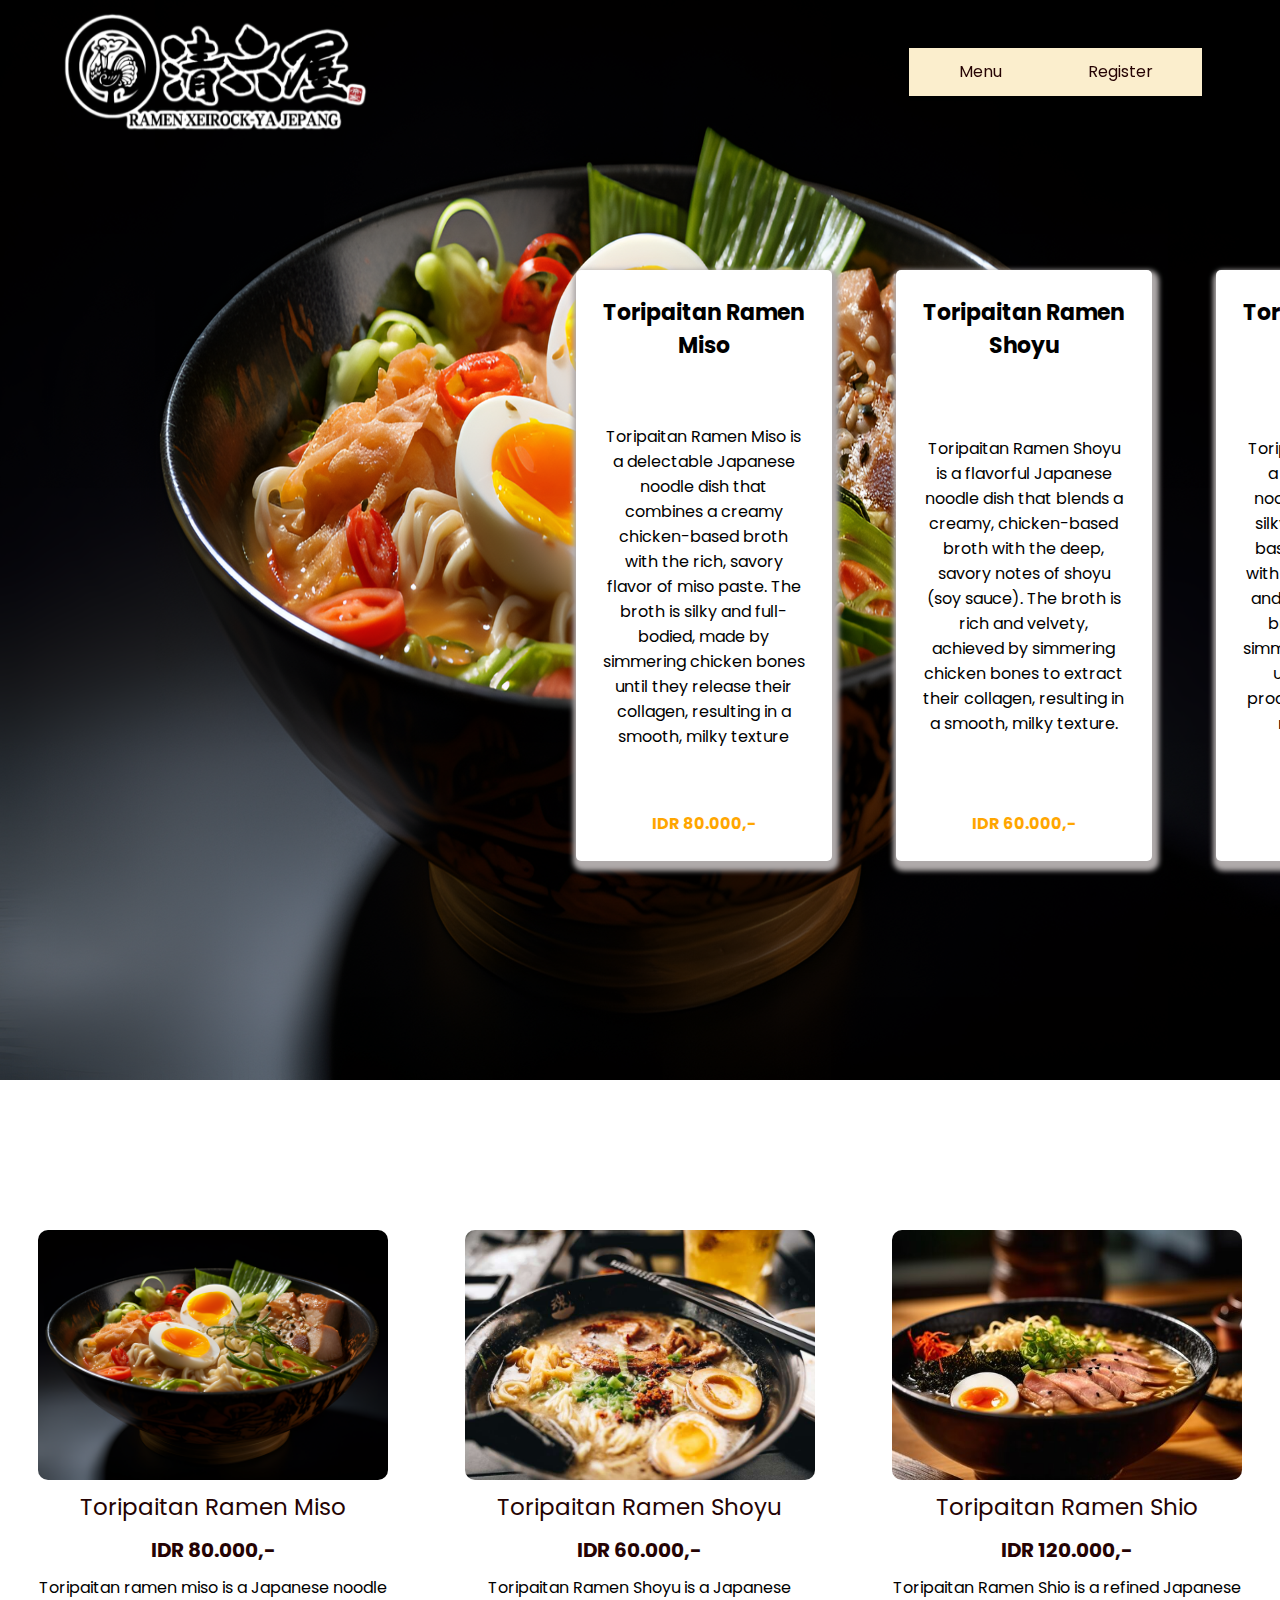
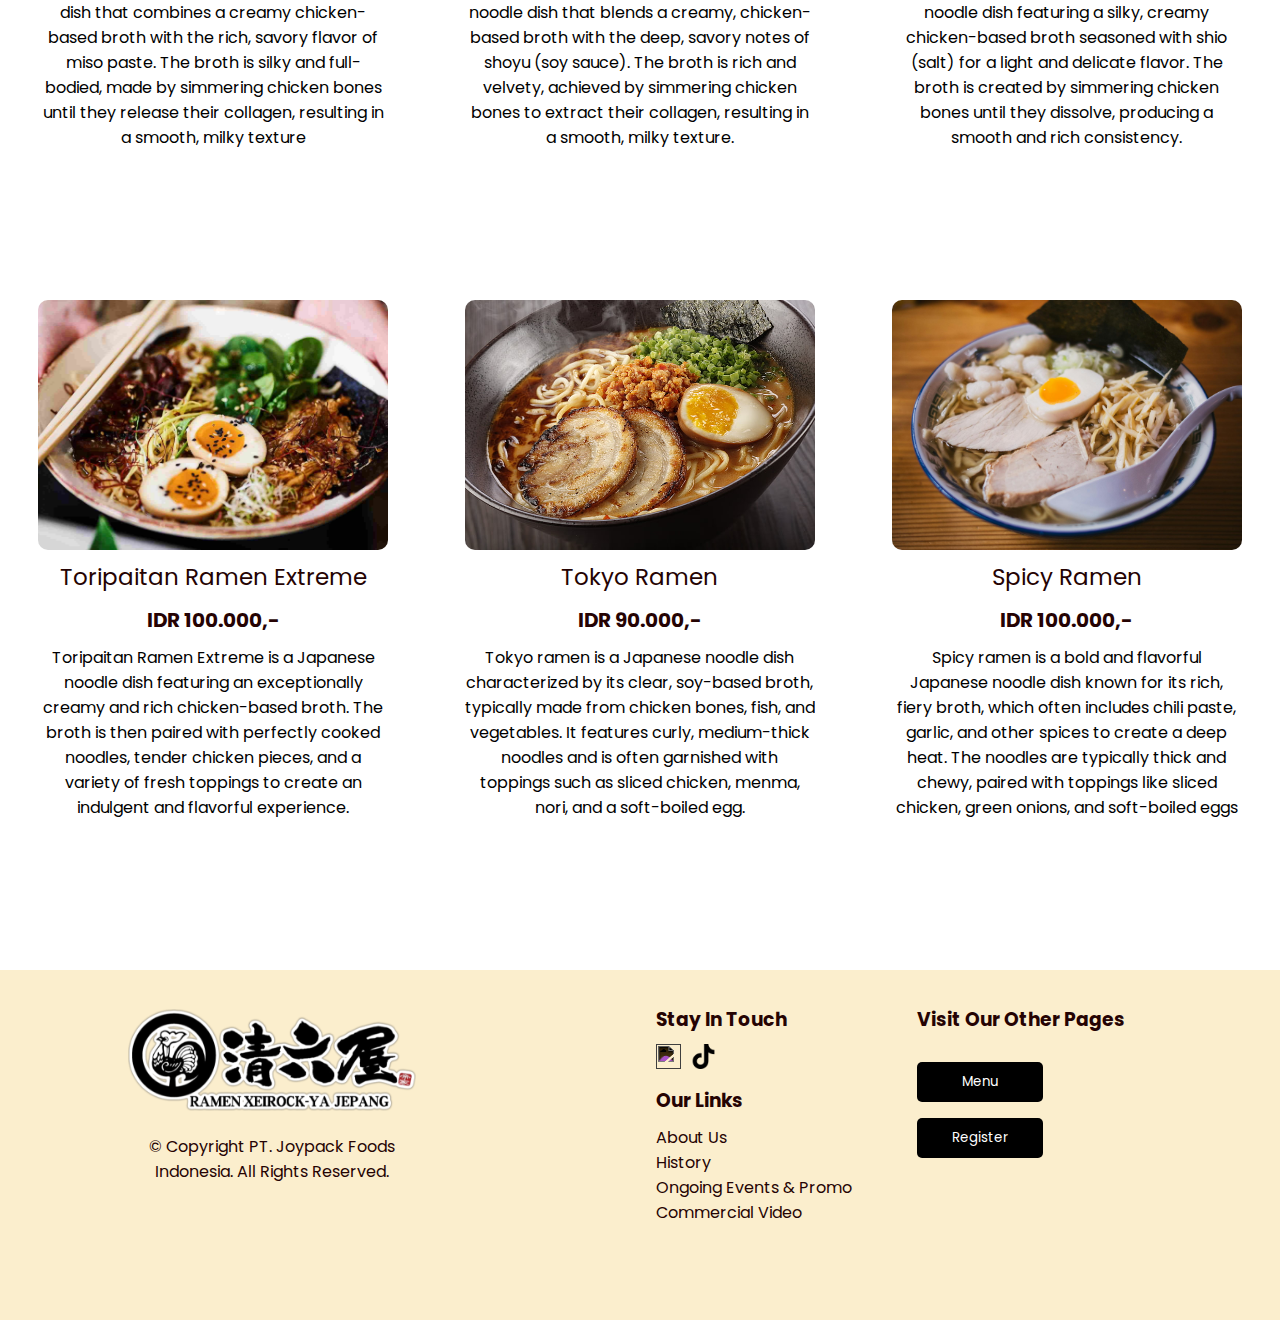
==== commit 18781a54: "docs" ====
--- a/menu.html
+++ b/menu.html
@@ -12,7 +12,7 @@
     <link rel="stylesheet" href="style.css">
     <link rel="stylesheet" href="footer.css">
 </head>
-<body style="margin: 0; padding: 0; font-family: 'Poppins'; overflow-x: hidden; background-color: rgb(249, 249, 233);">
+<body style="margin: 0; padding: 0; font-family: 'Poppins'; overflow-x: hidden;">
    <!-- Header -->
    <div class = "header-nav" id = "navbar">
        <header style="height: 100%; padding-top: 0;overflow: hidden;">
--- a/style.css
+++ b/style.css
@@ -4,6 +4,7 @@
     height: 16vh;
     width: 100vw;
     padding-top: 1%;
+    padding-bottom: 1%;
     background: none;
     position: fixed;
     display: flex;
@@ -25,7 +26,7 @@
 
 .nav-container{ 
     width: 35%;
-    height: 25%;
+    height: 40%;
     transition: 0.8s all ease;
     background-color: #fbeecd;
     border: 2px solid black;
@@ -45,7 +46,7 @@
 }
 
 #prev{
-    width: 16%; height: 50%; text-align: center; background-color: #fef7e6; box-shadow: 2px 5px 5px 5px rgb(175, 170, 170); border-radius: 5px; z-index: 10; position: absolute;left: 45%; top: 25%; padding: 2%; transition: all 0.5s ease;
+    width: 16%; height: 50%; text-align: center; background-color: white; box-shadow: 2px 5px 5px 5px rgb(175, 170, 170); border-radius: 5px; z-index: 10; position: absolute;left: 45%; top: 25%; padding: 2%; transition: all 0.5s ease;
     display: flex;
     flex-direction: column;
     justify-content: space-between;
@@ -53,7 +54,7 @@
 }
 
 #curr{
-    width: 16%; height: 50%; text-align: center; background-color: #fef7e6; box-shadow: 2px 5px 5px 5px rgb(175, 170, 170); border-radius: 5px; z-index: 10; position: absolute;left: 70%; top: 25%; padding: 2%; transition: all 0.5s ease;
+    width: 16%; height: 50%; text-align: center; background-color: white; box-shadow: 2px 5px 5px 5px rgb(175, 170, 170); border-radius: 5px; z-index: 10; position: absolute;left: 70%; top: 25%; padding: 2%; transition: all 0.5s ease;
     display: flex;
     flex-direction: column;
     justify-content: space-between;
@@ -61,7 +62,7 @@
 }
 
 #next{
-    width: 16%; height: 50%; text-align: center; background-color: #fef7e6; box-shadow: 2px 5px 5px 5px rgb(175, 170, 170); border-radius: 5px; z-index: 10; position: absolute;left: 95%; top: 25%; padding: 2%; transition: all 0.5s ease;
+    width: 16%; height: 50%; text-align: center; background-color: white; box-shadow: 2px 5px 5px 5px rgb(175, 170, 170); border-radius: 5px; z-index: 10; position: absolute;left: 95%; top: 25%; padding: 2%; transition: all 0.5s ease;
     display: flex;
     flex-direction: column;
     justify-content: space-between;
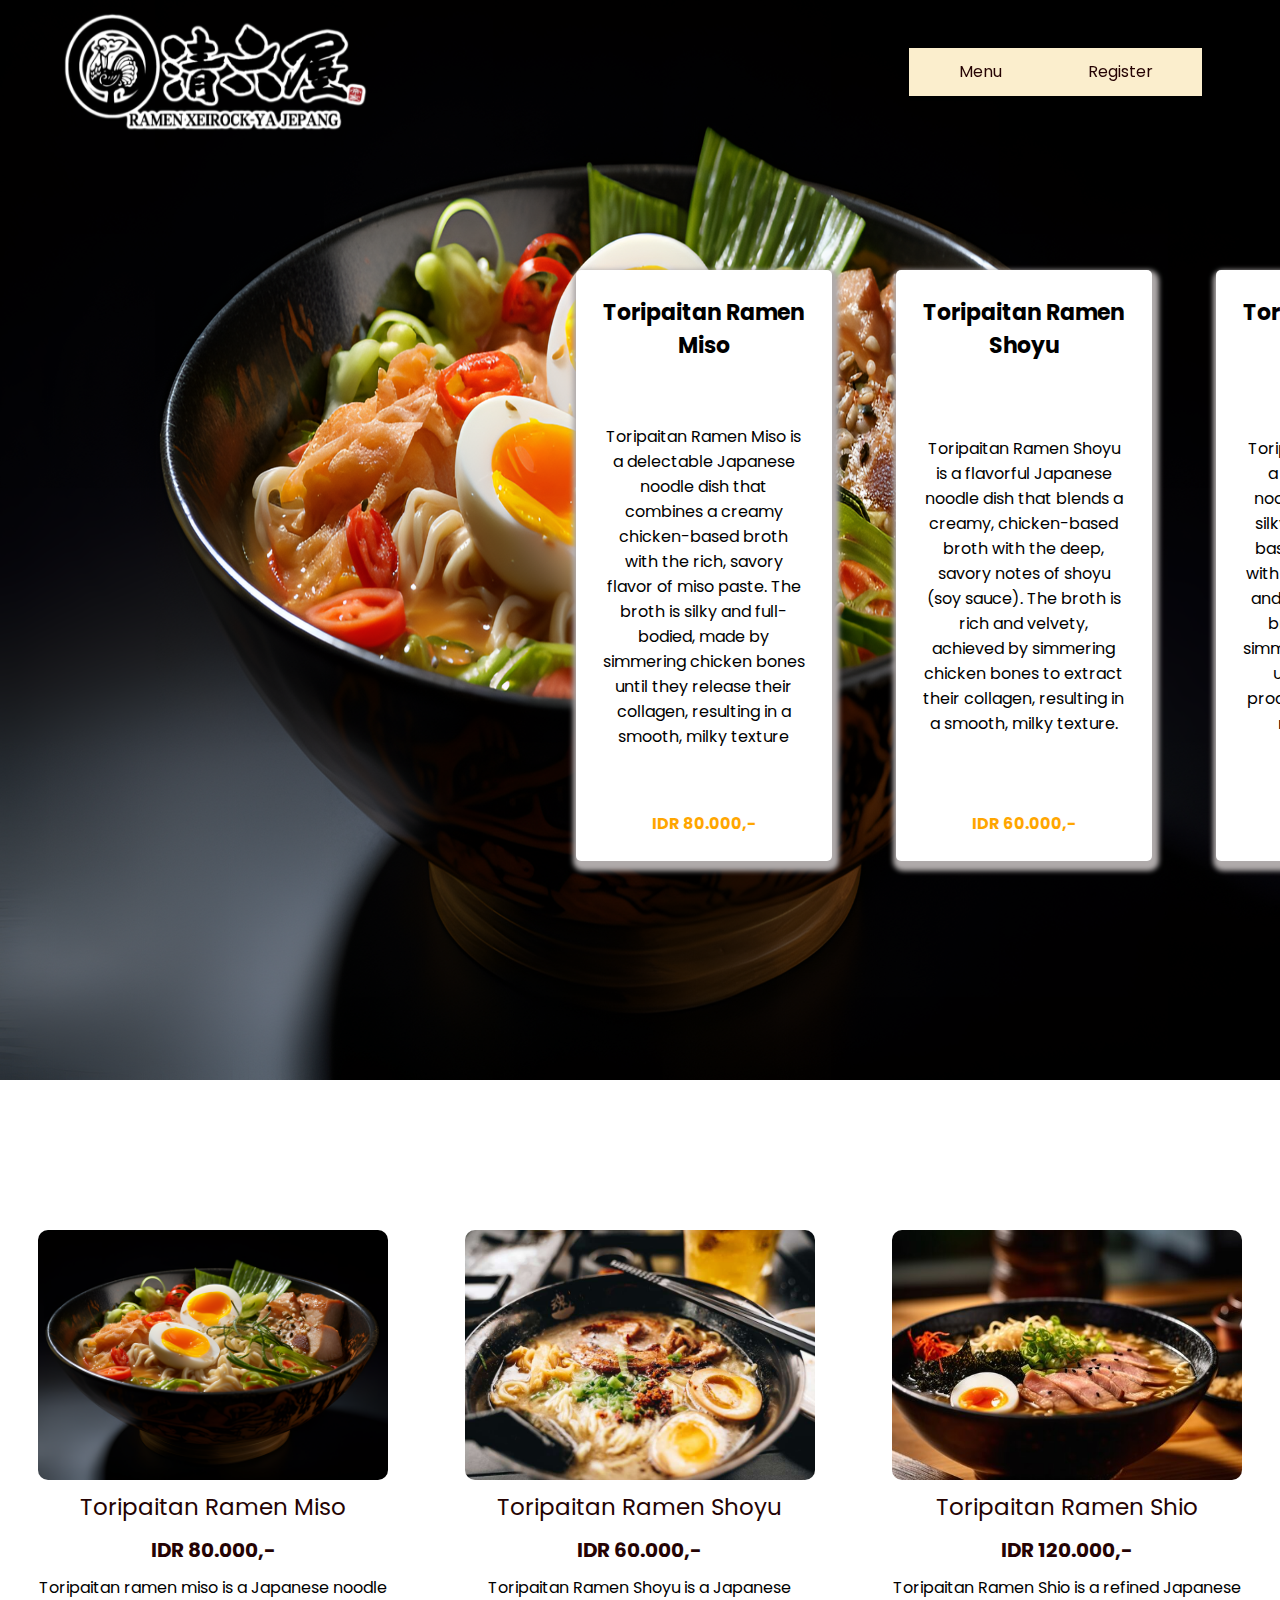
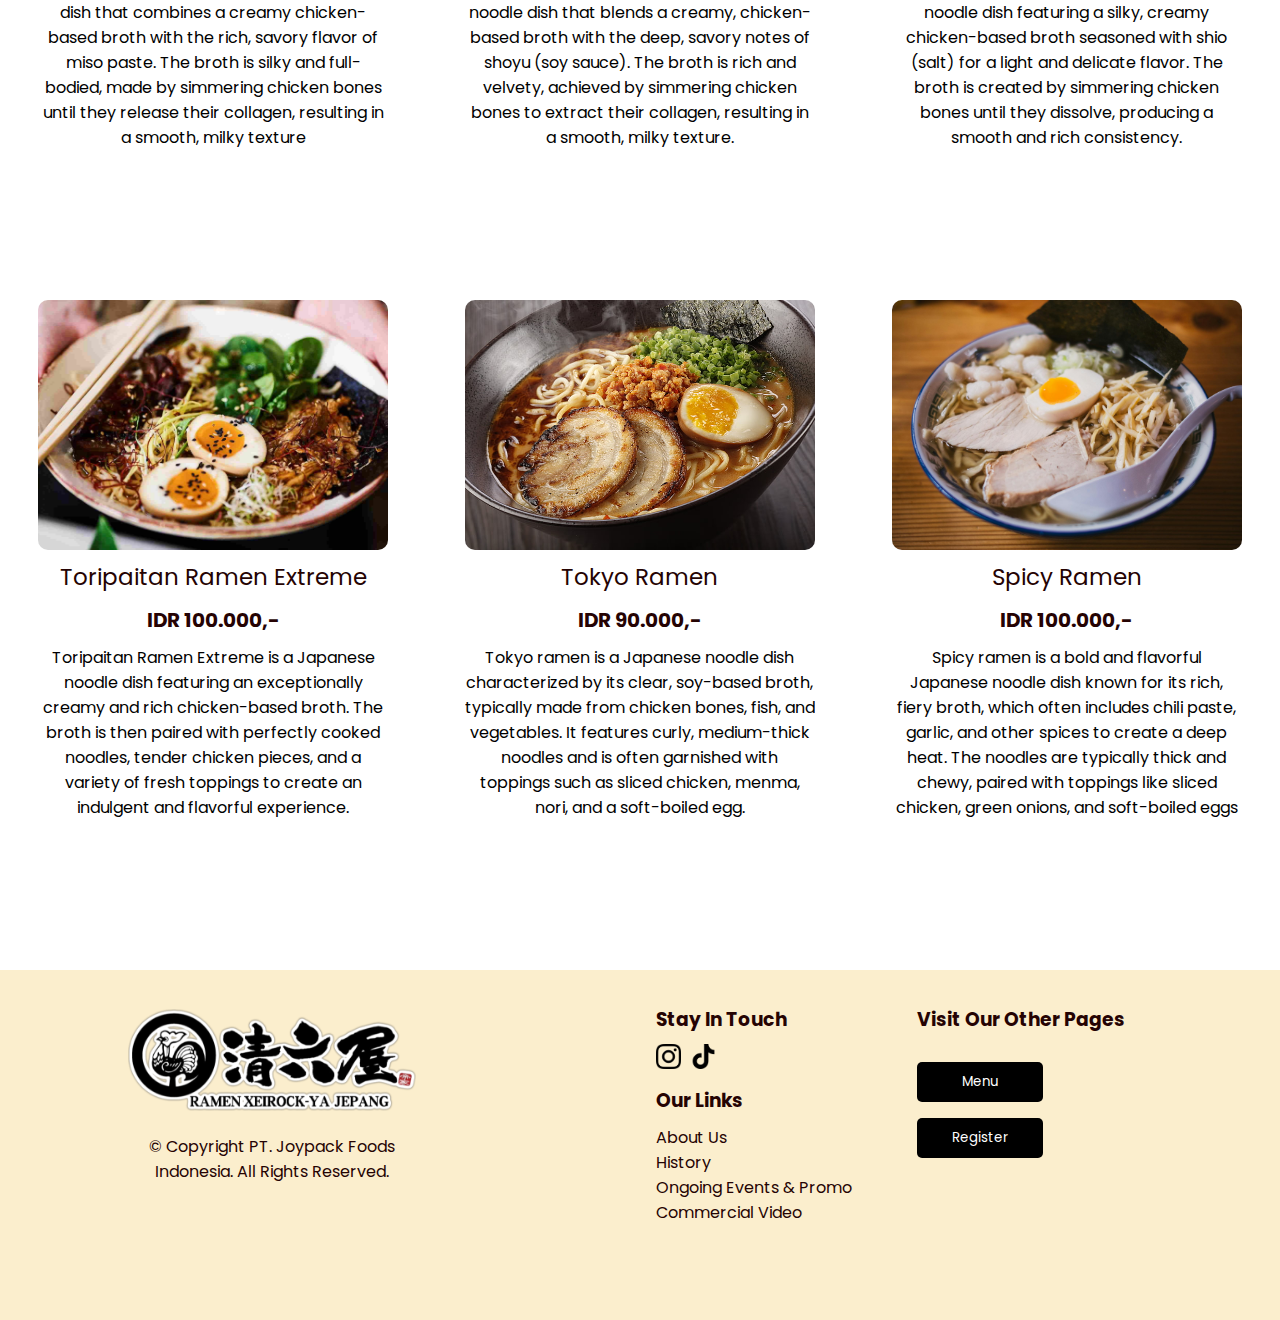
==== commit 96c31951: "Update menu.html" ====
--- a/menu.html
+++ b/menu.html
@@ -129,7 +129,7 @@
                     <h3>Stay In Touch</h3>
                     <div class="social-media">
                         <a href="https://instagram.com">
-                            <img src="./asset/Instagram.png" width="25px" height="25px" alt="" style="filter: invert(100%);">
+                            <img src="./asset/instagram.png" width="25px" height="25px" alt="" style="filter: invert(100%);">
                         </a>
                         <a href="https://tiktok.com">
                             <img src="./asset/tiktok.png" width="25px" height="25px" alt="" style="filter: invert(100%);">
